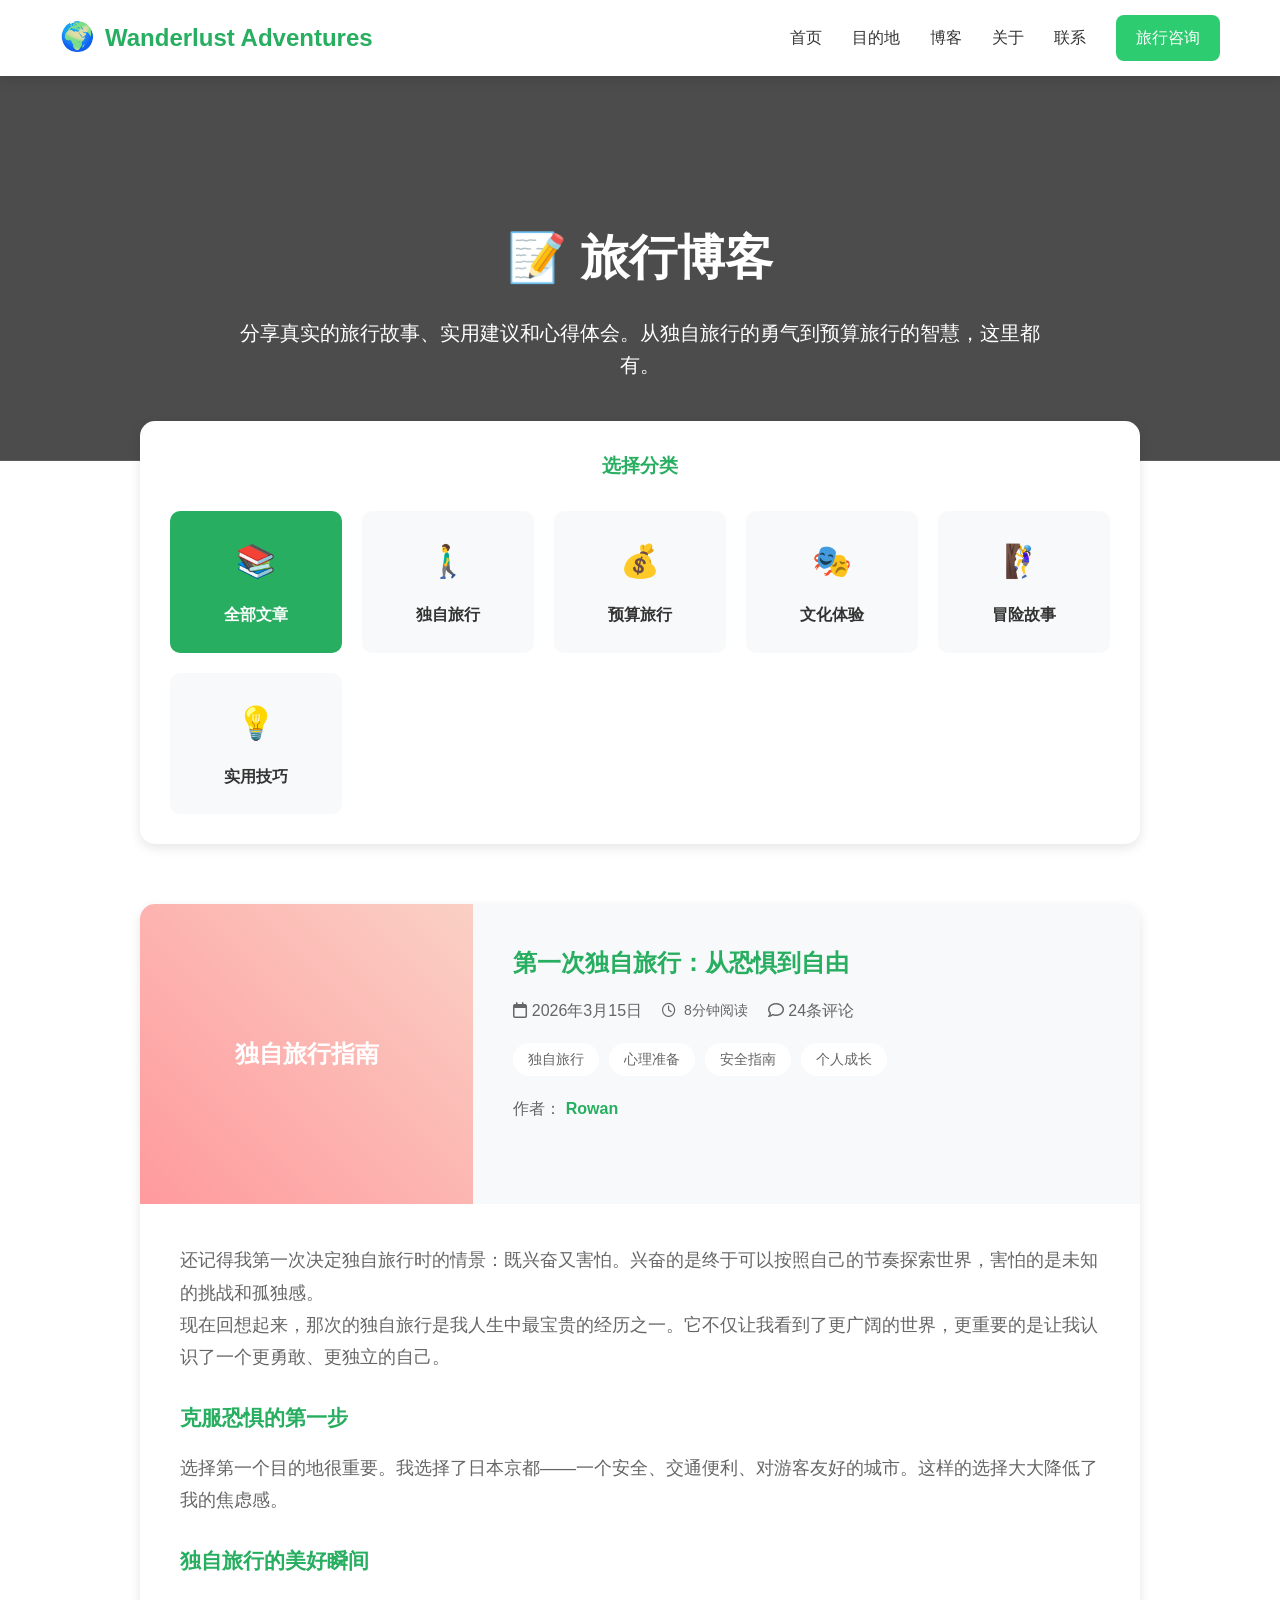
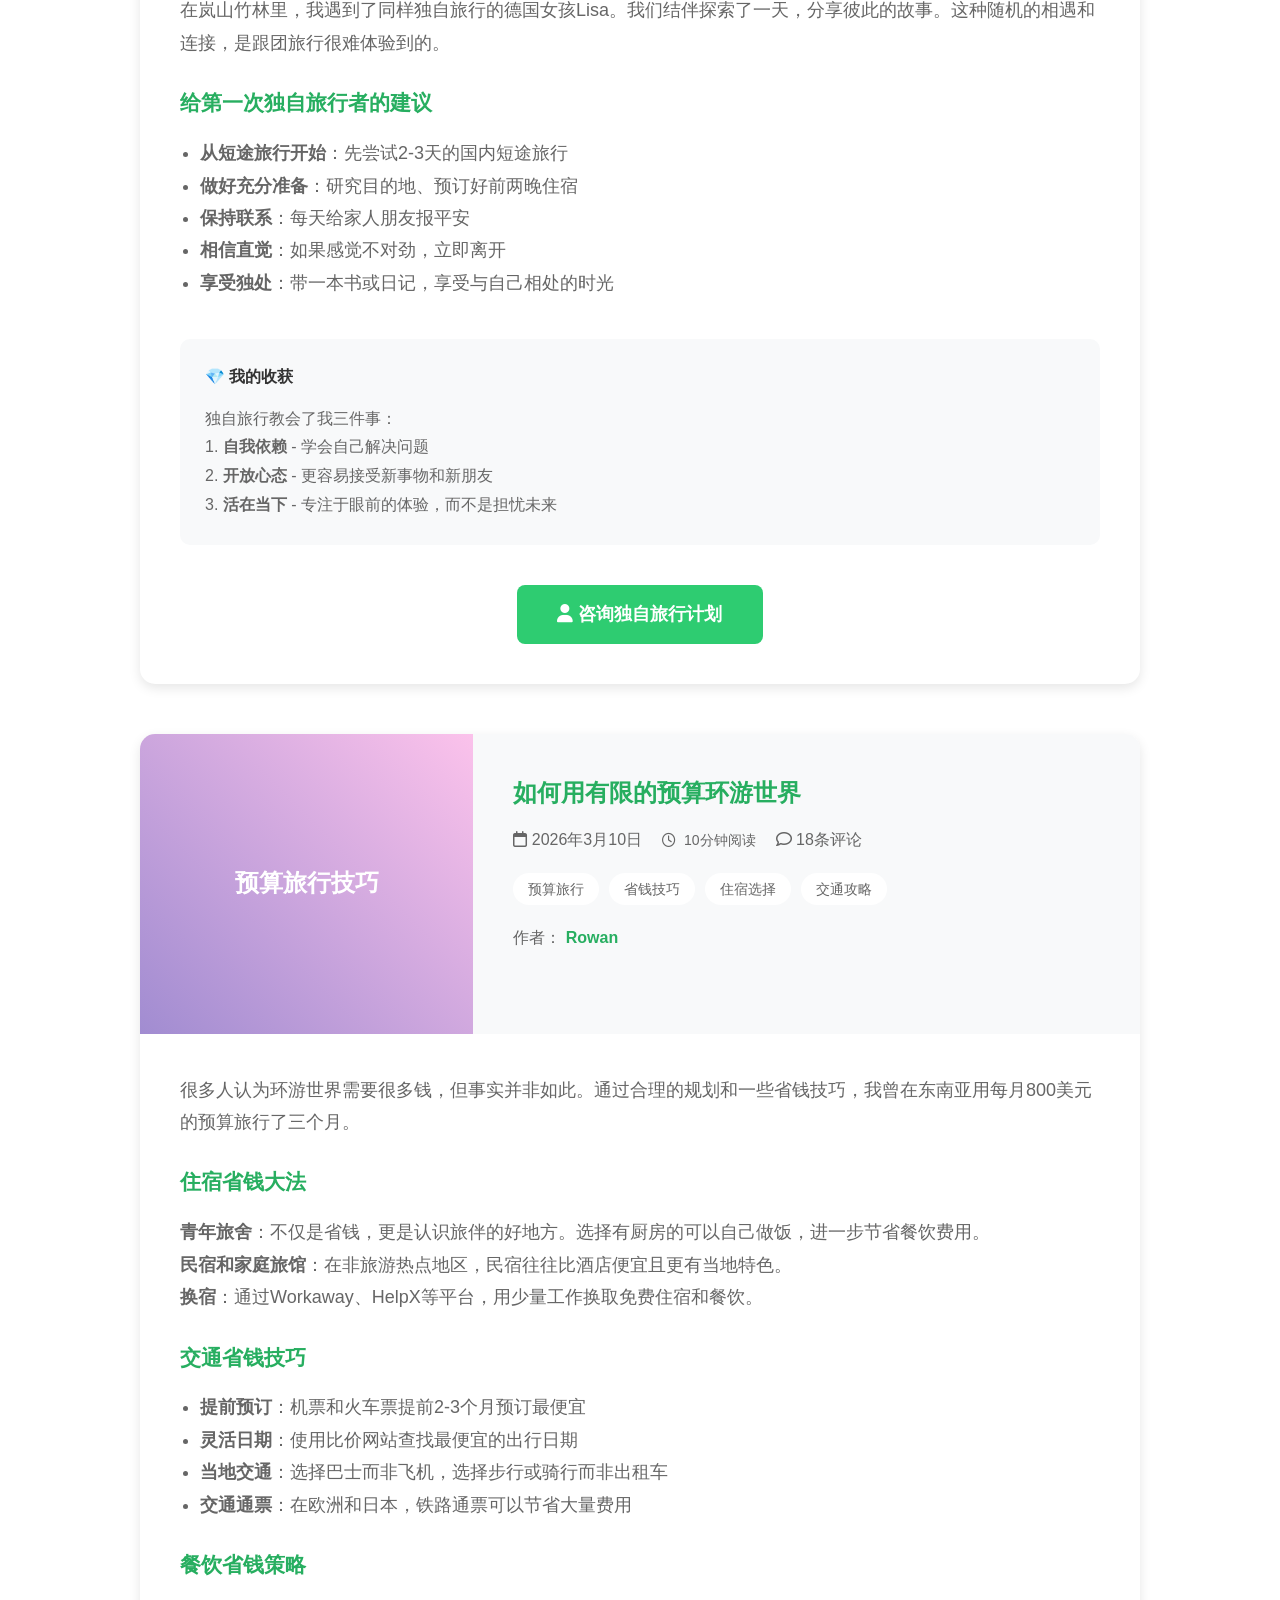
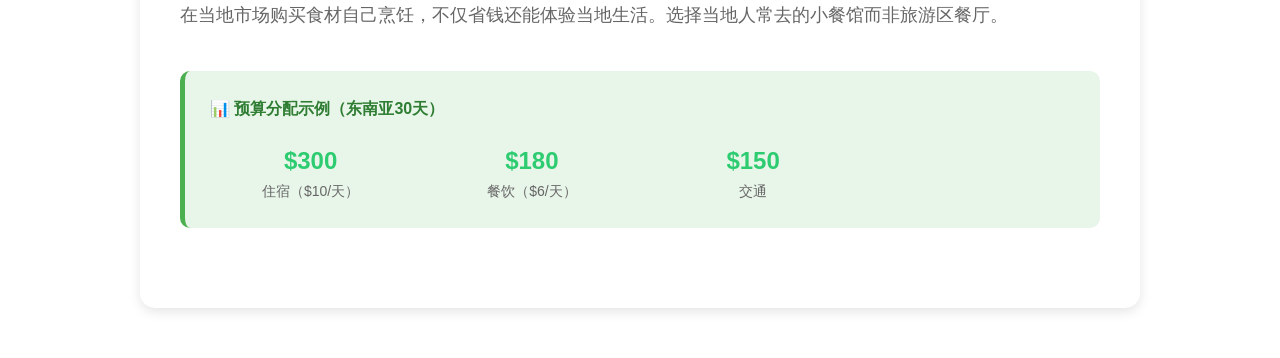
==== blog.html @ 92b68886 "Add files via upload" ====
<!DOCTYPE html>
<html lang="zh-CN">
<head>
    <meta charset="UTF-8">
    <meta name="viewport" content="width=device-width, initial-scale=1.0">
    <title>旅行博客 - Wanderlust Adventures</title>
    <link rel="stylesheet" href="style.css">
    <link rel="stylesheet" href="https://cdnjs.cloudflare.com/ajax/libs/font-awesome/6.4.0/css/all.min.css">
    <style>
        .blog-hero {
            background: linear-gradient(rgba(0, 0, 0, 0.7), rgba(0, 0, 0, 0.7)), 
                        url('https://images.unsplash.com/photo-1506905925346-21bda4d32df4?ixlib=rb-4.0.3&auto=format&fit=crop&w=1350&q=80');
            background-size: cover;
            background-position: center;
            color: white;
            text-align: center;
            padding: 150px 20px 80px;
            margin-top: 70px;
        }
        
        .blog-hero h1 {
            font-size: 48px;
            margin-bottom: 20px;
        }
        
        .blog-categories {
            background: white;
            padding: 30px;
            border-radius: 15px;
            box-shadow: var(--shadow);
            margin: -40px auto 60px;
            max-width: 1000px;
            position: relative;
            z-index: 10;
        }
        
        .categories-grid {
            display: grid;
            grid-template-columns: repeat(auto-fit, minmax(150px, 1fr));
            gap: 20px;
        }
        
        .category-card {
            background: var(--light-gray);
            padding: 25px 15px;
            border-radius: 10px;
            text-align: center;
            cursor: pointer;
            transition: var(--transition);
        }
        
        .category-card:hover {
            transform: translateY(-5px);
            background: var(--primary-green);
            color: white;
        }
        
        .category-card.active {
            background: var(--forest-dark);
            color: white;
        }
        
        .category-icon {
            font-size: 32px;
            margin-bottom: 15px;
            display: block;
        }
        
        .blog-posts {
            max-width: 1000px;
            margin: 0 auto;
        }
        
        .blog-post {
            background: white;
            border-radius: 15px;
            overflow: hidden;
            box-shadow: var(--shadow);
            margin-bottom: 50px;
            transition: var(--transition);
        }
        
        .blog-post:hover {
            transform: translateY(-5px);
            box-shadow: 0 15px 30px rgba(0, 0, 0, 0.15);
        }
        
        .post-header {
            display: grid;
            grid-template-columns: 1fr 2fr;
            gap: 0;
        }
        
        .post-image {
            height: 300px;
            display: flex;
            align-items: center;
            justify-content: center;
            color: white;
            font-size: 24px;
            font-weight: bold;
        }
        
        .post-meta {
            padding: 40px;
            background: var(--light-gray);
        }
        
        .post-tags {
            display: flex;
            flex-wrap: wrap;
            gap: 10px;
            margin: 20px 0;
        }
        
        .tag {
            background: white;
            padding: 5px 15px;
            border-radius: 20px;
            font-size: 14px;
            color: var(--text-light);
        }
        
        .post-content {
            padding: 40px;
        }
        
        .post-excerpt {
            font-size: 18px;
            line-height: 1.8;
            color: var(--text-light);
            margin-bottom: 30px;
        }
        
        .read-time {
            display: inline-flex;
            align-items: center;
            gap: 8px;
            color: var(--text-light);
            font-size: 14px;
        }
        
        .pagination {
            display: flex;
            justify-content: center;
            gap: 10px;
            margin: 60px 0;
        }
        
        .page-btn {
            width: 40px;
            height: 40px;
            border-radius: 8px;
            border: 2px solid var(--light-gray);
            background: white;
            cursor: pointer;
            transition: var(--transition);
        }
        
        .page-btn.active {
            background: var(--primary-green);
            color: white;
            border-color: var(--primary-green);
        }
        
        .page-btn:hover:not(.active) {
            border-color: var(--primary-green);
        }
        
        @media (max-width: 768px) {
            .blog-hero h1 {
                font-size: 36px;
            }
            
            .blog-categories {
                padding: 20px;
                margin: -20px 20px 40px;
            }
            
            .categories-grid {
                grid-template-columns: repeat(2, 1fr);
            }
            
            .post-header {
                grid-template-columns: 1fr;
            }
            
            .post-image {
                height: 200px;
            }
        }
        
        @media (max-width: 480px) {
            .categories-grid {
                grid-template-columns: 1fr;
            }
        }
    </style>
</head>
<body>
    <!-- 导航栏 -->
    <nav class="navbar">
        <div class="nav-container">
            <a href="index.html" class="logo">
                <span>Wanderlust Adventures</span>
            </a>
            <div class="nav-menu">
                <a href="index.html">首页</a>
                <a href="destinations.html">目的地</a>
                <a href="blog.html" class="active">博客</a>
                <a href="about.html">关于</a>
                <a href="contact.html">联系</a>
                <a href="consultation.html" class="nav-cta">旅行咨询</a>
            </div>
            <button class="menu-toggle">
                <i class="fas fa-bars"></i>
            </button>
        </div>
    </nav>

    <!-- 博客页头 -->
    <section class="blog-hero">
        <div class="container">
            <h1>📝 旅行博客</h1>
            <p style="font-size: 20px; max-width: 800px; margin: 0 auto;">分享真实的旅行故事、实用建议和心得体会。从独自旅行的勇气到预算旅行的智慧，这里都有。</p>
        </div>
    </section>

    <!-- 博客分类 -->
    <div class="container">
        <div class="blog-categories">
            <h3 style="text-align: center; margin-bottom: 30px; color: var(--forest-dark);">选择分类</h3>
            <div class="categories-grid">
                <div class="category-card active" data-category="all">
                    <span class="category-icon">📚</span>
                    <h4>全部文章</h4>
                </div>
                <div class="category-card" data-category="solo">
                    <span class="category-icon">🚶‍♂️</span>
                    <h4>独自旅行</h4>
                </div>
                <div class="category-card" data-category="budget">
                    <span class="category-icon">💰</span>
                    <h4>预算旅行</h4>
                </div>
                <div class="category-card" data-category="culture">
                    <span class="category-icon">🎭</span>
                    <h4>文化体验</h4>
                </div>
                <div class="category-card" data-category="adventure">
                    <span class="category-icon">🧗‍♀️</span>
                    <h4>冒险故事</h4>
                </div>
                <div class="category-card" data-category="tips">
                    <span class="category-icon">💡</span>
                    <h4>实用技巧</h4>
                </div>
            </div>
        </div>
    </div>

    <!-- 博客文章 -->
    <div class="container">
        <div class="blog-posts">
            <!-- 文章1：独自旅行 -->
            <div class="blog-post fade-in" id="solo-travel" data-categories="solo,tips">
                <div class="post-header">
                    <div class="post-image" style="background: linear-gradient(45deg, #ff9a9e, #fad0c4);">
                        独自旅行指南
                    </div>
                    <div class="post-meta">
                        <h2 style="color: var(--forest-dark); margin-bottom: 15px;">第一次独自旅行：从恐惧到自由</h2>
                        <div style="display: flex; gap: 20px; margin-bottom: 20px; color: var(--text-light);">
                            <span><i class="far fa-calendar"></i> 2026年3月15日</span>
                            <span class="read-time"><i class="far fa-clock"></i> 8分钟阅读</span>
                            <span><i class="far fa-comment"></i> 24条评论</span>
                        </div>
                        <div class="post-tags">
                            <span class="tag">独自旅行</span>
                            <span class="tag">心理准备</span>
                            <span class="tag">安全指南</span>
                            <span class="tag">个人成长</span>
                        </div>
                        <div style="margin-top: 20px;">
                            <span style="color: var(--text-light);">作者：</span>
                            <strong style="color: var(--forest-dark);">Rowan</strong>
                        </div>
                    </div>
                </div>
                <div class="post-content">
                    <div class="post-excerpt">
                        <p>还记得我第一次决定独自旅行时的情景：既兴奋又害怕。兴奋的是终于可以按照自己的节奏探索世界，害怕的是未知的挑战和孤独感。</p>
                        
                        <p>现在回想起来，那次的独自旅行是我人生中最宝贵的经历之一。它不仅让我看到了更广阔的世界，更重要的是让我认识了一个更勇敢、更独立的自己。</p>
                        
                        <h3 style="color: var(--forest-dark); margin: 25px 0 15px;">克服恐惧的第一步</h3>
                        <p>选择第一个目的地很重要。我选择了日本京都——一个安全、交通便利、对游客友好的城市。这样的选择大大降低了我的焦虑感。</p>
                        
                        <h3 style="color: var(--forest-dark); margin: 25px 0 15px;">独自旅行的美好瞬间</h3>
                        <p>在岚山竹林里，我遇到了同样独自旅行的德国女孩Lisa。我们结伴探索了一天，分享彼此的故事。这种随机的相遇和连接，是跟团旅行很难体验到的。</p>
                        
                        <h3 style="color: var(--forest-dark); margin: 25px 0 15px;">给第一次独自旅行者的建议</h3>
                        <ul style="color: var(--text-light); line-height: 1.8; padding-left: 20px;">
                            <li><strong>从短途旅行开始</strong>：先尝试2-3天的国内短途旅行</li>
                            <li><strong>做好充分准备</strong>：研究目的地、预订好前两晚住宿</li>
                            <li><strong>保持联系</strong>：每天给家人朋友报平安</li>
                            <li><strong>相信直觉</strong>：如果感觉不对劲，立即离开</li>
                            <li><strong>享受独处</strong>：带一本书或日记，享受与自己相处的时光</li>
                        </ul>
                    </div>
                    
                    <div style="background: #f8f9fa; padding: 25px; border-radius: 10px; margin: 40px 0;">
                        <h4 style="color: #333; margin-bottom: 15px;">💎 我的收获</h4>
                        <p style="color: #666; line-height: 1.8;">
                            独自旅行教会了我三件事：<br>
                            1. <strong>自我依赖</strong> - 学会自己解决问题<br>
                            2. <strong>开放心态</strong> - 更容易接受新事物和新朋友<br>
                            3. <strong>活在当下</strong> - 专注于眼前的体验，而不是担忧未来
                        </p>
                    </div>
                    
                    <div style="text-align: center; margin-top: 40px;">
                        <a href="consultation.html" class="btn btn-primary" style="padding: 15px 40px; font-size: 18px;">
                            <i class="fas fa-user"></i> 咨询独自旅行计划
                        </a>
                    </div>
                </div>
            </div>

            <!-- 文章2：预算旅行 -->
            <div class="blog-post fade-in" id="budget-travel" data-categories="budget,tips">
                <div class="post-header">
                    <div class="post-image" style="background: linear-gradient(45deg, #a18cd1, #fbc2eb);">
                        预算旅行技巧
                    </div>
                    <div class="post-meta">
                        <h2 style="color: var(--forest-dark); margin-bottom: 15px;">如何用有限的预算环游世界</h2>
                        <div style="display: flex; gap: 20px; margin-bottom: 20px; color: var(--text-light);">
                            <span><i class="far fa-calendar"></i> 2026年3月10日</span>
                            <span class="read-time"><i class="far fa-clock"></i> 10分钟阅读</span>
                            <span><i class="far fa-comment"></i> 18条评论</span>
                        </div>
                        <div class="post-tags">
                            <span class="tag">预算旅行</span>
                            <span class="tag">省钱技巧</span>
                            <span class="tag">住宿选择</span>
                            <span class="tag">交通攻略</span>
                        </div>
                        <div style="margin-top: 20px;">
                            <span style="color: var(--text-light);">作者：</span>
                            <strong style="color: var(--forest-dark);">Rowan</strong>
                        </div>
                    </div>
                </div>
                <div class="post-content">
                    <div class="post-excerpt">
                        <p>很多人认为环游世界需要很多钱，但事实并非如此。通过合理的规划和一些省钱技巧，我曾在东南亚用每月800美元的预算旅行了三个月。</p>
                        
                        <h3 style="color: var(--forest-dark); margin: 25px 0 15px;">住宿省钱大法</h3>
                        <p><strong>青年旅舍</strong>：不仅是省钱，更是认识旅伴的好地方。选择有厨房的可以自己做饭，进一步节省餐饮费用。</p>
                        <p><strong>民宿和家庭旅馆</strong>：在非旅游热点地区，民宿往往比酒店便宜且更有当地特色。</p>
                        <p><strong>换宿</strong>：通过Workaway、HelpX等平台，用少量工作换取免费住宿和餐饮。</p>
                        
                        <h3 style="color: var(--forest-dark); margin: 25px 0 15px;">交通省钱技巧</h3>
                        <ul style="color: var(--text-light); line-height: 1.8; padding-left: 20px;">
                            <li><strong>提前预订</strong>：机票和火车票提前2-3个月预订最便宜</li>
                            <li><strong>灵活日期</strong>：使用比价网站查找最便宜的出行日期</li>
                            <li><strong>当地交通</strong>：选择巴士而非飞机，选择步行或骑行而非出租车</li>
                            <li><strong>交通通票</strong>：在欧洲和日本，铁路通票可以节省大量费用</li>
                        </ul>
                        
                        <h3 style="color: var(--forest-dark); margin: 25px 0 15px;">餐饮省钱策略</h3>
                        <p>在当地市场购买食材自己烹饪，不仅省钱还能体验当地生活。选择当地人常去的小餐馆而非旅游区餐厅。</p>
                    </div>
                    
                    <div style="background: #e8f5e9; padding: 25px; border-radius: 10px; margin: 40px 0; border-left: 5px solid #4caf50;">
                        <h4 style="color: #2e7d32; margin-bottom: 15px;">📊 预算分配示例（东南亚30天）</h4>
                        <div style="display: grid; grid-template-columns: repeat(auto-fit, minmax(200px, 1fr)); gap: 20px; margin-top: 20px;">
                            <div style="text-align: center;">
                                <div style="font-size: 24px; color: var(--primary-green); font-weight: bold;">$300</div>
                                <div style="color: #666; font-size: 14px;">住宿（$10/天）</div>
                            </div>
                            <div style="text-align: center;">
                                <div style="font-size: 24px; color: var(--primary-green); font-weight: bold;">$180</div>
                                <div style="color: #666; font-size: 14px;">餐饮（$6/天）</div>
                            </div>
                            <div style="text-align: center;">
                                <div style="font-size: 24px; color: var(--primary-green); font-weight: bold;">$150</div>
                                <div style="color: #666; font-size: 14px;">交通</div>
                            </div>
                            <div style="text-align: center;">
                                <div style="font-size: 24px; color: var(--primary-green); font-weight: bold
---- style.css ----
/* ===== 全局样式 ===== */
:root {
    --primary-green: #2ecc71;
    --forest-dark: #27ae60;
    --ocean-blue: #3498db;
    --sand-beige: #f5f5dc;
    --earth-brown: #8b4513;
    --text-dark: #333333;
    --text-light: #666666;
    --white: #ffffff;
    --light-gray: #f8f9fa;
    --shadow: 0 4px 12px rgba(0, 0, 0, 0.1);
    --transition: all 0.3s ease;
}

* {
    margin: 0;
    padding: 0;
    box-sizing: border-box;
}

body {
    font-family: 'Segoe UI', Tahoma, Geneva, Verdana, sans-serif;
    line-height: 1.6;
    color: var(--text-dark);
    background-color: var(--white);
}

.container {
    max-width: 1200px;
    margin: 0 auto;
    padding: 0 20px;
}

/* ===== 导航栏 ===== */
.navbar {
    background-color: var(--white);
    box-shadow: var(--shadow);
    position: fixed;
    top: 0;
    left: 0;
    right: 0;
    z-index: 1000;
}

.nav-container {
    max-width: 1200px;
    margin: 0 auto;
    padding: 15px 20px;
    display: flex;
    justify-content: space-between;
    align-items: center;
}

.logo {
    font-size: 24px;
    font-weight: bold;
    color: var(--forest-dark);
    text-decoration: none;
    display: flex;
    align-items: center;
    gap: 10px;
}

.logo::before {
    content: "🌍";
    font-size: 28px;
}

.nav-menu {
    display: flex;
    gap: 30px;
    align-items: center;
}

.nav-menu a {
    color: var(--text-dark);
    text-decoration: none;
    font-weight: 500;
    transition: var(--transition);
    padding: 8px 0;
    position: relative;
}

.nav-menu a:hover {
    color: var(--primary-green);
}

.nav-menu a::after {
    content: '';
    position: absolute;
    bottom: 0;
    left: 0;
    width: 0;
    height: 2px;
    background-color: var(--primary-green);
    transition: var(--transition);
}

.nav-menu a:hover::after {
    width: 100%;
}

.nav-cta {
    background-color: var(--primary-green);
    color: var(--white) !important;
    padding: 10px 20px !important;
    border-radius: 8px;
    transition: var(--transition);
}

.nav-cta:hover {
    background-color: var(--forest-dark);
    transform: translateY(-2px);
}

.nav-cta::after {
    display: none;
}

.menu-toggle {
    display: none;
    background: none;
    border: none;
    font-size: 24px;
    color: var(--text-dark);
    cursor: pointer;
}

/* ===== 英雄区域 ===== */
.hero {
    background: linear-gradient(rgba(0, 0, 0, 0.7), rgba(0, 0, 0, 0.7)), 
                url('https://images.unsplash.com/photo-1488646953014-85cb44e25828?ixlib=rb-4.0.3&auto=format&fit=crop&w=1350&q=80');
    background-size: cover;
    background-position: center;
    color: var(--white);
    text-align: center;
    padding: 180px 20px 100px;
    margin-top: 70px;
}

.hero h1 {
    font-size: 48px;
    margin-bottom: 20px;
    font-weight: 700;
}

.hero p {
    font-size: 20px;
    margin-bottom: 40px;
    max-width: 800px;
    margin-left: auto;
    margin-right: auto;
    opacity: 0.9;
}

.hero-buttons {
    display: flex;
    gap: 20px;
    justify-content: center;
    flex-wrap: wrap;
}

.btn {
    display: inline-block;
    padding: 15px 30px;
    border-radius: 8px;
    text-decoration: none;
    font-weight: 600;
    transition: var(--transition);
    border: none;
    cursor: pointer;
    font-size: 16px;
}

.btn-primary {
    background-color: var(--primary-green);
    color: var(--white);
}

.btn-primary:hover {
    background-color: var(--forest-dark);
    transform: translateY(-3px);
    box-shadow: 0 10px 20px rgba(0, 0, 0, 0.2);
}

.btn-secondary {
    background-color: transparent;
    color: var(--white);
    border: 2px solid var(--white);
}

.btn-secondary:hover {
    background-color: var(--white);
    color: var(--text-dark);
    transform: translateY(-3px);
}

/* ===== 精选目的地 ===== */
.featured-destinations {
    padding: 80px 0;
    background-color: var(--light-gray);
}

.section-title {
    text-align: center;
    margin-bottom: 50px;
}

.section-title h2 {
    font-size: 36px;
    color: var(--forest-dark);
    margin-bottom: 15px;
}

.section-title p {
    color: var(--text-light);
    max-width: 600px;
    margin: 0 auto;
}

.destinations-grid {
    display: grid;
    grid-template-columns: repeat(auto-fit, minmax(300px, 1fr));
    gap: 30px;
    margin-top: 40px;
}

.destination-card {
    background-color: var(--white);
    border-radius: 15px;
    overflow: hidden;
    box-shadow: var(--shadow);
    transition: var(--transition);
}

.destination-card:hover {
    transform: translateY(-10px);
    box-shadow: 0 15px 30px rgba(0, 0, 0, 0.15);
}

.destination-image {
    height: 200px;
    overflow: hidden;
}

.destination-image img {
    width: 100%;
    height: 100%;
    object-fit: cover;
    transition: var(--transition);
}

.destination-card:hover .destination-image img {
    transform: scale(1.1);
}

.destination-content {
    padding: 25px;
}

.destination-content h3 {
    font-size: 22px;
    color: var(--text-dark);
    margin-bottom: 10px;
}

.destination-content p {
    color: var(--text-light);
    margin-bottom: 20px;
}

.destination-meta {
    display: flex;
    justify-content: space-between;
    align-items: center;
    margin-top: 20px;
    padding-top: 20px;
    border-top: 1px solid var(--light-gray);
}

.destination-price {
    font-size: 20px;
    font-weight: bold;
    color: var(--primary-green);
}

.destination-link {
    color: var(--ocean-blue);
    text-decoration: none;
    font-weight: 600;
    transition: var(--transition);
}

.destination-link:hover {
    color: var(--forest-dark);
}

/* ===== 关于预览 ===== */
.about-preview {
    padding: 80px 0;
    background-color: var(--white);
}

.about-content {
    display: grid;
    grid-template-columns: 1fr 1fr;
    gap: 50px;
    align-items: center;
}

.about-text h2 {
    font-size: 36px;
    color: var(--forest-dark);
    margin-bottom: 20px;
}

.about-text p {
    color: var(--text-light);
    margin-bottom: 25px;
    font-size: 18px;
}

.about-stats {
    display: grid;
    grid-template-columns: repeat(3, 1fr);
    gap: 20px;
    margin-top: 40px;
}

.stat-item {
    text-align: center;
}

.stat-number {
    font-size: 36px;
    font-weight: bold;
    color: var(--primary-green);
    display: block;
}

.stat-label {
    color: var(--text-light);
    font-size: 14px;
    text-transform: uppercase;
    letter-spacing: 1px;
}

.about-image img {
    width: 100%;
    border-radius: 15px;
    box-shadow: var(--shadow);
}

/* ===== 最新博客 ===== */
.latest-blogs {
    padding: 80px 0;
    background-color: var(--light-gray);
}

.blogs-grid {
    display: grid;
    grid-template-columns: repeat(auto-fit, minmax(350px, 1fr));
    gap: 30px;
    margin-top: 40px;
}

.blog-card {
    background-color: var(--white);
    border-radius: 15px;
    overflow: hidden;
    box-shadow: var(--shadow);
    transition: var(--transition);
}

.blog-card:hover {
    transform: translateY(-5px);
}

.blog-image {
    height: 200px;
    overflow: hidden;
}

.blog-image img {
    width: 100%;
    height: 100%;
    object-fit: cover;
    transition: var(--transition);
}

.blog-card:hover .blog-image img {
    transform: scale(1.05);
}

.blog-content {
    padding: 25px;
}

.blog-meta {
    display: flex;
    gap: 15px;
    margin-bottom: 15px;
    color: var(--text-light);
    font-size: 14px;
}

.blog-meta span {
    display: flex;
    align-items: center;
    gap: 5px;
}

.blog-content h3 {
    font-size: 20px;
    color: var(--text-dark);
    margin-bottom: 15px;
    line-height: 1.4;
}

.blog-content p {
    color: var(--text-light);
    margin-bottom: 20px;
}

.read-more {
    color: var(--ocean-blue);
    text-decoration: none;
    font-weight: 600;
    display: inline-flex;
    align-items: center;
    gap: 5px;
    transition: var(--transition);
}

.read-more:hover {
    color: var(--forest-dark);
    gap: 10px;
}

/* ===== 新闻订阅 ===== */
.newsletter {
    padding: 80px 0;
    background: linear-gradient(135deg, var(--primary-green), var(--forest-dark));
    color: var(--white);
    text-align: center;
}

.newsletter h2 {
    font-size: 36px;
    margin-bottom: 20px;
}

.newsletter p {
    font-size: 18px;
    margin-bottom: 40px;
    max-width: 600px;
    margin-left: auto;
    margin-right: auto;
    opacity: 0.9;
}

.newsletter-form {
    max-width: 500px;
    margin: 0 auto;
    display: flex;
    gap: 10px;
}

.newsletter-form input {
    flex: 1;
    padding: 15px 20px;
    border: none;
    border-radius: 8px;
    font-size: 16px;
    outline: none;
}

.newsletter-form button {
    background-color: var(--white);
    color: var(--forest-dark);
    padding: 15px 30px;
    border: none;
    border-radius: 8px;
    font-weight: 600;
    cursor: pointer;
    transition: var(--transition);
}

.newsletter-form button:hover {
    background-color: var(--sand-beige);
    transform: translateY(-2px);
}

/* ===== 页脚 ===== */
.footer {
    background-color: #1a1a1a;
    color: var(--white);
    padding: 60px 0 30px;
}

.footer-container {
    max-width: 1200px;
    margin: 0 auto;
    padding: 0 20px;
    display: grid;
    grid-template-columns: repeat(auto-fit, minmax(250px, 1fr));
    gap: 40px;
}

.footer-section h3 {
    font-size: 24px;
    margin-bottom: 20px;
    color: var(--primary-green);
}

.footer-section h4 {
    font-size: 18px;
    margin-bottom: 20px;
    color: var(--white);
}

.footer-section p {
    color: #b0b0b0;
    margin-bottom: 15px;
    line-height: 1.8;
}

.footer-section a {
    color: #b0b0b0;
    text-decoration: none;
    display: block;
    margin-bottom: 10px;
    transition: var(--transition);
}

.footer-section a:hover {
    color: var(--primary-green);
    padding-left: 5px;
}

.social-links {
    display: flex;
    gap: 15px;
    margin-top: 20px;
}

.social-links a {
    display: inline-flex;
    align-items: center;
    justify-content: center;
    width: 40px;
    height: 40px;
    background-color: #333;
    border-radius: 50%;
    color: var(--white);
    font-size: 18px;
    transition: var(--transition);
}

.social-links a:hover {
    background-color: var(--primary-green);
    transform: translateY(-3px);
}

.footer-bottom {
    text-align: center;
    padding-top: 30px;
    margin-top: 40px;
    border-top: 1px solid #333;
    color: #b0b0b0;
    font-size: 14px;
}

/* ===== 响应式设计 ===== */
@media (max-width: 992px) {
    .hero h1 {
        font-size: 40px;
    }
    
    .about-content {
        grid-template-columns: 1fr;
        gap: 40px;
    }
    
    .about-image {
        order: -1;
    }
}

@media (max-width: 768px) {
    .nav-menu {
        display: none;
        position: absolute;
        top: 100%;
        left: 0;
        right: 0;
        background-color: var(--white);
        flex-direction: column;
        padding: 20px;
        box-shadow: var(--shadow);
        gap: 15px;
    }
    
    .nav-menu.active {
        display: flex;
    }
    
    .menu-toggle {
        display: block;
    }
    
    .hero {
        padding: 150px 20px 80px;
    }
    
    .hero h1 {
        font-size: 32px;
    }
    
    .hero p {
        font-size: 18px;
    }
    
    .hero-buttons {
        flex-direction: column;
        align-items: center;
    }
    
    .btn {
        width: 100%;
        max-width: 300px;
        text-align: center;
    }
    
    .section-title h2 {
        font-size: 28px;
    }
    
    .about-text h2 {
        font-size: 28px;
    }
    
    .about-stats {
        grid-template-columns: repeat(2, 1fr);
    }
    
    .newsletter-form {
        flex-direction: column;
    }
    
    .newsletter-form input,
    .newsletter-form button {
        width: 100%;
    }
}

@media (max-width: 480px) {
    .hero h1 {
        font-size: 28px;
    }
    
    .about-stats {
        grid-template-columns: 1fr;
    }
    
    .destinations-grid,
    .blogs-grid {
        grid-template-columns: 1fr;
    }
    
    .footer-container {
        grid-template-columns: 1fr;
    }
}

/* ===== 工具类 ===== */
.text-center {
    text-align: center;
}

.mt-20 { margin-top: 20px; }
.mt-30 { margin-top: 30px; }
.mt-40 { margin-top: 40px; }
.mt-50 { margin-top: 50px; }

.mb-20 { margin-bottom: 20px; }
.mb-30 { margin-bottom: 30px; }
.mb-40 { margin-bottom: 40px; }
.mb-50 { margin-bottom: 50px; }

.p-20 { padding: 20px; }
.p-30 { padding: 30px; }
.p-40 { padding: 40px; }

/* ===== 动画 ===== */
@keyframes fadeIn {
    from {
        opacity: 0;
        transform: translateY(20px);
    }
    to {
        opacity: 1;
        transform: translateY(0);
    }
}

.fade-in {
    animation: fadeIn 0.8s ease-out;
}
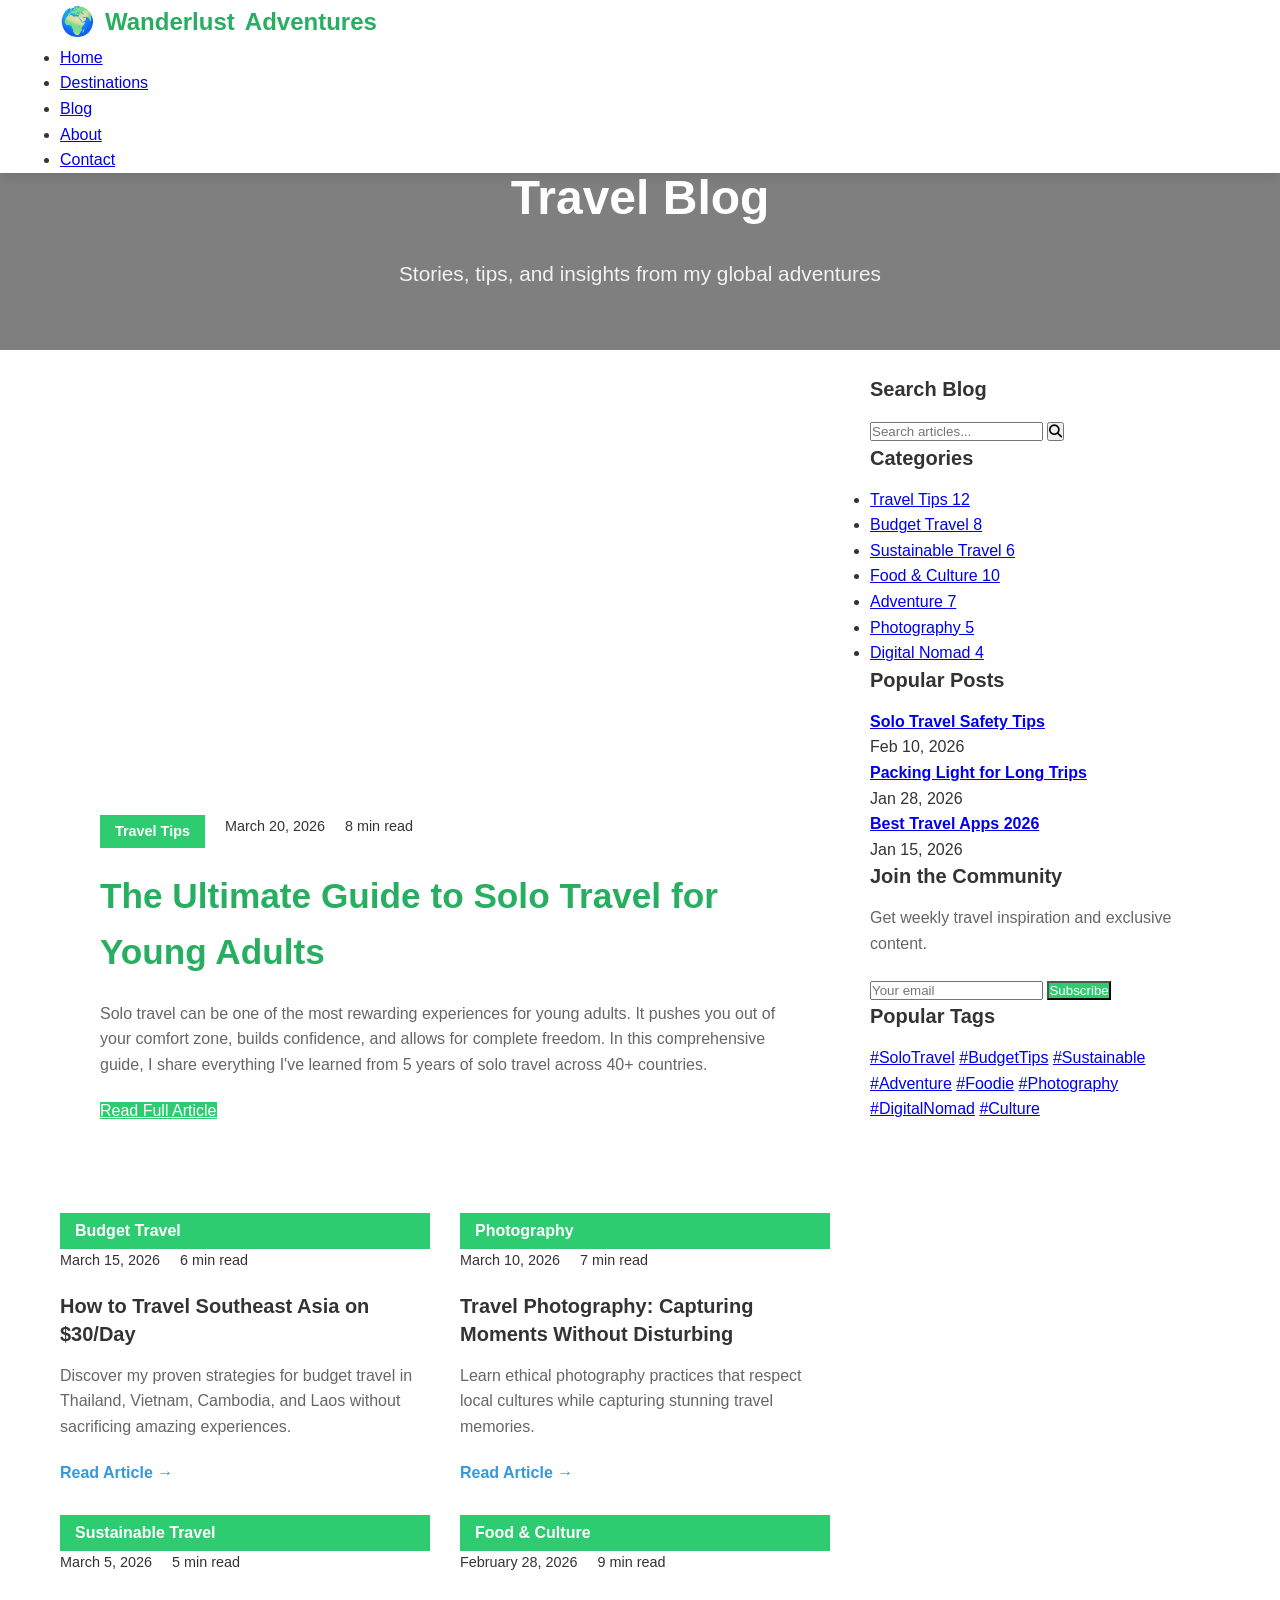
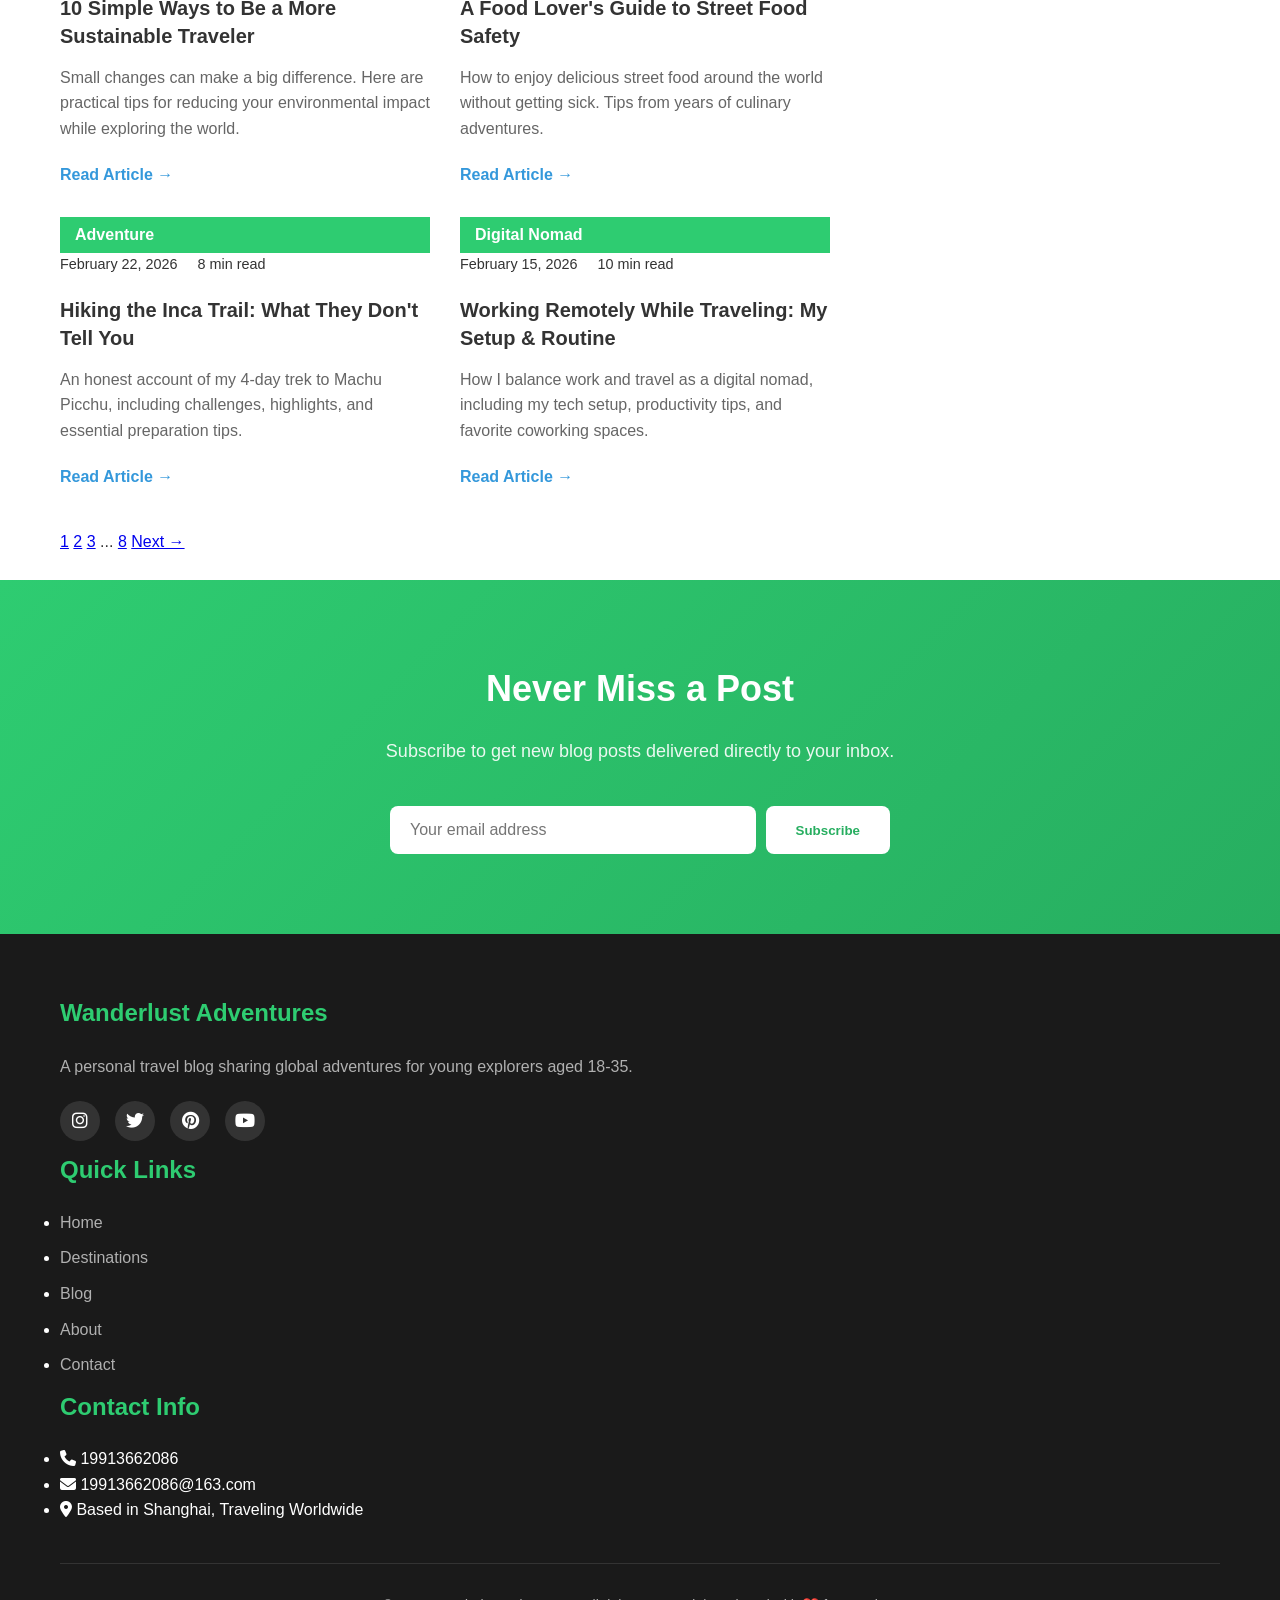
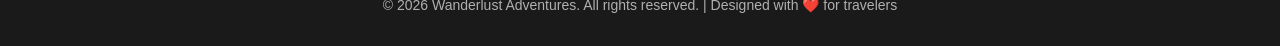
==== commit 99789cf3: "Add files via upload" ====
--- a/blog.html
+++ b/blog.html
@@ -1,392 +1,398 @@
 <!DOCTYPE html>
-<html lang="zh-CN">
+<html lang="en">
 <head>
     <meta charset="UTF-8">
     <meta name="viewport" content="width=device-width, initial-scale=1.0">
-    <title>旅行博客 - Wanderlust Adventures</title>
+    <title>Travel Blog | Wanderlust Adventures</title>
     <link rel="stylesheet" href="style.css">
+    <link rel="preconnect" href="https://fonts.googleapis.com">
+    <link rel="preconnect" href="https://fonts.gstatic.com" crossorigin>
+    <link href="https://fonts.googleapis.com/css2?family=Poppins:wght@300;400;500;600;700&family=Montserrat:wght@400;500;600&display=swap" rel="stylesheet">
     <link rel="stylesheet" href="https://cdnjs.cloudflare.com/ajax/libs/font-awesome/6.4.0/css/all.min.css">
-    <style>
-        .blog-hero {
-            background: linear-gradient(rgba(0, 0, 0, 0.7), rgba(0, 0, 0, 0.7)), 
-                        url('https://images.unsplash.com/photo-1506905925346-21bda4d32df4?ixlib=rb-4.0.3&auto=format&fit=crop&w=1350&q=80');
-            background-size: cover;
-            background-position: center;
-            color: white;
-            text-align: center;
-            padding: 150px 20px 80px;
-            margin-top: 70px;
-        }
-        
-        .blog-hero h1 {
-            font-size: 48px;
-            margin-bottom: 20px;
-        }
-        
-        .blog-categories {
-            background: white;
-            padding: 30px;
-            border-radius: 15px;
-            box-shadow: var(--shadow);
-            margin: -40px auto 60px;
-            max-width: 1000px;
-            position: relative;
-            z-index: 10;
-        }
-        
-        .categories-grid {
-            display: grid;
-            grid-template-columns: repeat(auto-fit, minmax(150px, 1fr));
-            gap: 20px;
-        }
-        
-        .category-card {
-            background: var(--light-gray);
-            padding: 25px 15px;
-            border-radius: 10px;
-            text-align: center;
-            cursor: pointer;
-            transition: var(--transition);
-        }
-        
-        .category-card:hover {
-            transform: translateY(-5px);
-            background: var(--primary-green);
-            color: white;
-        }
-        
-        .category-card.active {
-            background: var(--forest-dark);
-            color: white;
-        }
-        
-        .category-icon {
-            font-size: 32px;
-            margin-bottom: 15px;
-            display: block;
-        }
-        
-        .blog-posts {
-            max-width: 1000px;
-            margin: 0 auto;
-        }
-        
-        .blog-post {
-            background: white;
-            border-radius: 15px;
-            overflow: hidden;
-            box-shadow: var(--shadow);
-            margin-bottom: 50px;
-            transition: var(--transition);
-        }
-        
-        .blog-post:hover {
-            transform: translateY(-5px);
-            box-shadow: 0 15px 30px rgba(0, 0, 0, 0.15);
-        }
-        
-        .post-header {
-            display: grid;
-            grid-template-columns: 1fr 2fr;
-            gap: 0;
-        }
-        
-        .post-image {
-            height: 300px;
-            display: flex;
-            align-items: center;
-            justify-content: center;
-            color: white;
-            font-size: 24px;
-            font-weight: bold;
-        }
-        
-        .post-meta {
-            padding: 40px;
-            background: var(--light-gray);
-        }
-        
-        .post-tags {
-            display: flex;
-            flex-wrap: wrap;
-            gap: 10px;
-            margin: 20px 0;
-        }
-        
-        .tag {
-            background: white;
-            padding: 5px 15px;
-            border-radius: 20px;
-            font-size: 14px;
-            color: var(--text-light);
-        }
-        
-        .post-content {
-            padding: 40px;
-        }
-        
-        .post-excerpt {
-            font-size: 18px;
-            line-height: 1.8;
-            color: var(--text-light);
-            margin-bottom: 30px;
-        }
-        
-        .read-time {
-            display: inline-flex;
-            align-items: center;
-            gap: 8px;
-            color: var(--text-light);
-            font-size: 14px;
-        }
-        
-        .pagination {
-            display: flex;
-            justify-content: center;
-            gap: 10px;
-            margin: 60px 0;
-        }
-        
-        .page-btn {
-            width: 40px;
-            height: 40px;
-            border-radius: 8px;
-            border: 2px solid var(--light-gray);
-            background: white;
-            cursor: pointer;
-            transition: var(--transition);
-        }
-        
-        .page-btn.active {
-            background: var(--primary-green);
-            color: white;
-            border-color: var(--primary-green);
-        }
-        
-        .page-btn:hover:not(.active) {
-            border-color: var(--primary-green);
-        }
-        
-        @media (max-width: 768px) {
-            .blog-hero h1 {
-                font-size: 36px;
-            }
-            
-            .blog-categories {
-                padding: 20px;
-                margin: -20px 20px 40px;
-            }
-            
-            .categories-grid {
-                grid-template-columns: repeat(2, 1fr);
-            }
-            
-            .post-header {
-                grid-template-columns: 1fr;
-            }
-            
-            .post-image {
-                height: 200px;
-            }
-        }
-        
-        @media (max-width: 480px) {
-            .categories-grid {
-                grid-template-columns: 1fr;
-            }
-        }
-    </style>
 </head>
 <body>
-    <!-- 导航栏 -->
+    <!-- Navigation -->
     <nav class="navbar">
-        <div class="nav-container">
-            <a href="index.html" class="logo">
-                <span>Wanderlust Adventures</span>
-            </a>
-            <div class="nav-menu">
-                <a href="index.html">首页</a>
-                <a href="destinations.html">目的地</a>
-                <a href="blog.html" class="active">博客</a>
-                <a href="about.html">关于</a>
-                <a href="contact.html">联系</a>
-                <a href="consultation.html" class="nav-cta">旅行咨询</a>
-            </div>
+        <div class="container">
+            <a href="index.html" class="logo">Wanderlust<span>Adventures</span></a>
+            <ul class="nav-links">
+                <li><a href="index.html">Home</a></li>
+                <li><a href="destinations.html">Destinations</a></li>
+                <li><a href="blog.html" class="active">Blog</a></li>
+                <li><a href="about.html">About</a></li>
+                <li><a href="contact.html">Contact</a></li>
+            </ul>
             <button class="menu-toggle">
                 <i class="fas fa-bars"></i>
             </button>
         </div>
     </nav>
 
-    <!-- 博客页头 -->
-    <section class="blog-hero">
-        <div class="container">
-            <h1>📝 旅行博客</h1>
-            <p style="font-size: 20px; max-width: 800px; margin: 0 auto;">分享真实的旅行故事、实用建议和心得体会。从独自旅行的勇气到预算旅行的智慧，这里都有。</p>
+    <!-- Page Header -->
+    <section class="page-header">
+        <div class="container">
+            <h1>Travel Blog</h1>
+            <p>Stories, tips, and insights from my global adventures</p>
         </div>
     </section>
 
-    <!-- 博客分类 -->
-    <div class="container">
-        <div class="blog-categories">
-            <h3 style="text-align: center; margin-bottom: 30px; color: var(--forest-dark);">选择分类</h3>
-            <div class="categories-grid">
-                <div class="category-card active" data-category="all">
-                    <span class="category-icon">📚</span>
-                    <h4>全部文章</h4>
+    <!-- Blog Content -->
+    <section class="section blog-content">
+        <div class="container">
+            <div class="blog-layout">
+                <!-- Main Blog Posts -->
+                <div class="blog-main">
+                    <!-- Featured Post -->
+                    <article class="featured-post">
+                        <div class="featured-image" style="background-image: url('https://images.unsplash.com/photo-1551632811-561732d1e306');"></div>
+                        <div class="featured-content">
+                            <div class="post-meta">
+                                <span class="post-category">Travel Tips</span>
+                                <span class="post-date">March 20, 2026</span>
+                                <span class="post-read-time">8 min read</span>
+                            </div>
+                            <h2>The Ultimate Guide to Solo Travel for Young Adults</h2>
+                            <p>Solo travel can be one of the most rewarding experiences for young adults. It pushes you out of your comfort zone, builds confidence, and allows for complete freedom. In this comprehensive guide, I share everything I've learned from 5 years of solo travel across 40+ countries.</p>
+                            <a href="#" class="btn-primary">Read Full Article</a>
+                        </div>
+                    </article>
+
+                    <!-- Blog Posts Grid -->
+                    <div class="blog-posts-grid">
+                        <!-- Post 1 -->
+                        <article class="blog-post">
+                            <div class="post-image" style="background-image: url('https://images.unsplash.com/photo-1520250497591-112f2f40a3f4');">
+                                <div class="post-category">Budget Travel</div>
+                            </div>
+                            <div class="post-content">
+                                <div class="post-meta">
+                                    <span class="post-date">March 15, 2026</span>
+                                    <span class="post-read-time">6 min read</span>
+                                </div>
+                                <h3>How to Travel Southeast Asia on $30/Day</h3>
+                                <p>Discover my proven strategies for budget travel in Thailand, Vietnam, Cambodia, and Laos without sacrificing amazing experiences.</p>
+                                <a href="#" class="read-more">Read Article →</a>
+                            </div>
+                        </article>
+
+                        <!-- Post 2 -->
+                        <article class="blog-post">
+                            <div class="post-image" style="background-image: url('https://images.unsplash.com/photo-1539635278303-d4002c07eae3');">
+                                <div class="post-category">Photography</div>
+                            </div>
+                            <div class="post-content">
+                                <div class="post-meta">
+                                    <span class="post-date">March 10, 2026</span>
+                                    <span class="post-read-time">7 min read</span>
+                                </div>
+                                <h3>Travel Photography: Capturing Moments Without Disturbing</h3>
+                                <p>Learn ethical photography practices that respect local cultures while capturing stunning travel memories.</p>
+                                <a href="#" class="read-more">Read Article →</a>
+                            </div>
+                        </article>
+
+                        <!-- Post 3 -->
+                        <article class="blog-post">
+                            <div class="post-image" style="background-image: url('https://images.unsplash.com/photo-1585506936724-fa0c19c7b3c6');">
+                                <div class="post-category">Sustainable Travel</div>
+                            </div>
+                            <div class="post-content">
+                                <div class="post-meta">
+                                    <span class="post-date">March 5, 2026</span>
+                                    <span class="post-read-time">5 min read</span>
+                                </div>
+                                <h3>10 Simple Ways to Be a More Sustainable Traveler</h3>
+                                <p>Small changes can make a big difference. Here are practical tips for reducing your environmental impact while exploring the world.</p>
+                                <a href="#" class="read-more">Read Article →</a>
+                            </div>
+                        </article>
+
+                        <!-- Post 4 -->
+                        <article class="blog-post">
+                            <div class="post-image" style="background-image: url('https://images.unsplash.com/photo-1544551763-46a013bb70d5');">
+                                <div class="post-category">Food & Culture</div>
+                            </div>
+                            <div class="post-content">
+                                <div class="post-meta">
+                                    <span class="post-date">February 28, 2026</span>
+                                    <span class="post-read-time">9 min read</span>
+                                </div>
+                                <h3>A Food Lover's Guide to Street Food Safety</h3>
+                                <p>How to enjoy delicious street food around the world without getting sick. Tips from years of culinary adventures.</p>
+                                <a href="#" class="read-more">Read Article →</a>
+                            </div>
+                        </article>
+
+                        <!-- Post 5 -->
+                        <article class="blog-post">
+                            <div class="post-image" style="background-image: url('https://images.unsplash.com/photo-1520250497591-112f2f40a3f4');">
+                                <div class="post-category">Adventure</div>
+                            </div>
+                            <div class="post-content">
+                                <div class="post-meta">
+                                    <span class="post-date">February 22, 2026</span>
+                                    <span class="post-read-time">8 min read</span>
+                                </div>
+                                <h3>Hiking the Inca Trail: What They Don't Tell You</h3>
+                                <p>An honest account of my 4-day trek to Machu Picchu, including challenges, highlights, and essential preparation tips.</p>
+                                <a href="#" class="read-more">Read Article →</a>
+                            </div>
+                        </article>
+
+                        <!-- Post 6 -->
+                        <article class="blog-post">
+                            <div class="post-image" style="background-image: url('https://images.unsplash.com/photo-1516483638261-f4dbaf036963');">
+                                <div class="post-category">Digital Nomad</div>
+                            </div>
+                            <div class="post-content">
+                                <div class="post-meta">
+                                    <span class="post-date">February 15, 2026</span>
+                                    <span class="post-read-time">10 min read</span>
+                                </div>
+                                <h3>Working Remotely While Traveling: My Setup & Routine</h3>
+                                <p>How I balance work and travel as a digital nomad, including my tech setup, productivity tips, and favorite coworking spaces.</p>
+                                <a href="#" class="read-more">Read Article →</a>
+                            </div>
+                        </article>
+                    </div>
+
+                    <!-- Pagination -->
+                    <div class="pagination">
+                        <a href="#" class="page-btn active">1</a>
+                        <a href="#" class="page-btn">2</a>
+                        <a href="#" class="page-btn">3</a>
+                        <span class="page-dots">...</span>
+                        <a href="#" class="page-btn">8</a>
+                        <a href="#" class="page-btn next">Next →</a>
+                    </div>
                 </div>
-                <div class="category-card" data-category="solo">
-                    <span class="category-icon">🚶‍♂️</span>
-                    <h4>独自旅行</h4>
+
+                <!-- Sidebar -->
+                <aside class="blog-sidebar">
+                    <!-- Search -->
+                    <div class="sidebar-widget">
+                        <h3>Search Blog</h3>
+                        <div class="search-box">
+                            <input type="text" placeholder="Search articles...">
+                            <button><i class="fas fa-search"></i></button>
+                        </div>
+                    </div>
+
+                    <!-- Categories -->
+                    <div class="sidebar-widget">
+                        <h3>Categories</h3>
+                        <ul class="categories-list">
+                            <li><a href="#">Travel Tips <span>12</span></a></li>
+                            <li><a href="#">Budget Travel <span>8</span></a></li>
+                            <li><a href="#">Sustainable Travel <span>6</span></a></li>
+                            <li><a href="#">Food & Culture <span>10</span></a></li>
+                            <li><a href="#">Adventure <span>7</span></a></li>
+                            <li><a href="#">Photography <span>5</span></a></li>
+                            <li><a href="#">Digital Nomad <span>4</span></a></li>
+                        </ul>
+                    </div>
+
+                    <!-- Popular Posts -->
+                    <div class="sidebar-widget">
+                        <h3>Popular Posts</h3>
+                        <div class="popular-posts">
+                            <div class="popular-post">
+                                <div class="popular-image" style="background-image: url('https://images.unsplash.com/photo-1551632811-561732d1e306');"></div>
+                                <div class="popular-content">
+                                    <h4><a href="#">Solo Travel Safety Tips</a></h4>
+                                    <span class="post-date">Feb 10, 2026</span>
+                                </div>
+                            </div>
+                            <div class="popular-post">
+                                <div class="popular-image" style="background-image: url('https://images.unsplash.com/photo-1520250497591-112f2f40a3f4');"></div>
+                                <div class="popular-content">
+                                    <h4><a href="#">Packing Light for Long Trips</a></h4>
+                                    <span class="post-date">Jan 28, 2026</span>
+                                </div>
+                            </div>
+                            <div class="popular-post">
+                                <div class="popular-image" style="background-image: url('https://images.unsplash.com/photo-1539635278303-d4002c07eae3');"></div>
+                                <div class="popular-content">
+                                    <h4><a href="#">Best Travel Apps 2026</a></h4>
+                                    <span class="post-date">Jan 15, 2026</span>
+                                </div>
+                            </div>
+                        </div>
+                    </div>
+
+                    <!-- Newsletter Widget -->
+                    <div class="sidebar-widget newsletter-widget">
+                        <h3>Join the Community</h3>
+                        <p>Get weekly travel inspiration and exclusive content.</p>
+                        <form class="sidebar-newsletter">
+                            <input type="email" placeholder="Your email" required>
+                            <button type="submit" class="btn-primary">Subscribe</button>
+                        </form>
+                    </div>
+
+                    <!-- Tags -->
+                    <div class="sidebar-widget">
+                        <h3>Popular Tags</h3>
+                        <div class="tags">
+                            <a href="#" class="tag">#SoloTravel</a>
+                            <a href="#" class="tag">#BudgetTips</a>
+                            <a href="#" class="tag">#Sustainable</a>
+                            <a href="#" class="tag">#Adventure</a>
+                            <a href="#" class="tag">#Foodie</a>
+                            <a href="#" class="tag">#Photography</a>
+                            <a href="#" class="tag">#DigitalNomad</a>
+                            <a href="#" class="tag">#Culture</a>
+                        </div>
+                    </div>
+                </aside>
+            </div>
+        </div>
+    </section>
+
+    <!-- Newsletter -->
+    <section class="newsletter">
+        <div class="container">
+            <h2>Never Miss a Post</h2>
+            <p>Subscribe to get new blog posts delivered directly to your inbox.</p>
+            <form class="newsletter-form">
+                <input type="email" placeholder="Your email address" required>
+                <button type="submit" class="btn-primary">Subscribe</button>
+            </form>
+        </div>
+    </section>
+
+    <!-- Footer -->
+    <footer class="footer">
+        <div class="container">
+            <div class="footer-content">
+                <div class="footer-section">
+                    <h3>Wanderlust Adventures</h3>
+                    <p>A personal travel blog sharing global adventures for young explorers aged 18-35.</p>
+                    <div class="social-links">
+                        <a href="#"><i class="fab fa-instagram"></i></a>
+                        <a href="#"><i class="fab fa-twitter"></i></a>
+                        <a href="#"><i class="fab fa-pinterest"></i></a>
+                        <a href="#"><i class="fab fa-youtube"></i></a>
+                    </div>
                 </div>
-                <div class="category-card" data-category="budget">
-                    <span class="category-icon">💰</span>
-                    <h4>预算旅行</h4>
+                
+                <div class="footer-section">
+                    <h3>Quick Links</h3>
+                    <ul>
+                        <li><a href="index.html">Home</a></li>
+                        <li><a href="destinations.html">Destinations</a></li>
+                        <li><a href="blog.html">Blog</a></li>
+                        <li><a href="about.html">About</a></li>
+                        <li><a href="contact.html">Contact</a></li>
+                    </ul>
                 </div>
-                <div class="category-card" data-category="culture">
-                    <span class="category-icon">🎭</span>
-                    <h4>文化体验</h4>
-                </div>
-                <div class="category-card" data-category="adventure">
-                    <span class="category-icon">🧗‍♀️</span>
-                    <h4>冒险故事</h4>
-                </div>
-                <div class="category-card" data-category="tips">
-                    <span class="category-icon">💡</span>
-                    <h4>实用技巧</h4>
+                
+                <div class="footer-section">
+                    <h3>Contact Info</h3>
+                    <ul class="contact-info">
+                        <li><i class="fas fa-phone"></i> 19913662086</li>
+                        <li><i class="fas fa-envelope"></i> 19913662086@163.com</li>
+                        <li><i class="fas fa-map-marker-alt"></i> Based in Shanghai, Traveling Worldwide</li>
+                    </ul>
                 </div>
             </div>
-        </div>
-    </div>
-
-    <!-- 博客文章 -->
-    <div class="container">
-        <div class="blog-posts">
-            <!-- 文章1：独自旅行 -->
-            <div class="blog-post fade-in" id="solo-travel" data-categories="solo,tips">
-                <div class="post-header">
-                    <div class="post-image" style="background: linear-gradient(45deg, #ff9a9e, #fad0c4);">
-                        独自旅行指南
-                    </div>
-                    <div class="post-meta">
-                        <h2 style="color: var(--forest-dark); margin-bottom: 15px;">第一次独自旅行：从恐惧到自由</h2>
-                        <div style="display: flex; gap: 20px; margin-bottom: 20px; color: var(--text-light);">
-                            <span><i class="far fa-calendar"></i> 2026年3月15日</span>
-                            <span class="read-time"><i class="far fa-clock"></i> 8分钟阅读</span>
-                            <span><i class="far fa-comment"></i> 24条评论</span>
-                        </div>
-                        <div class="post-tags">
-                            <span class="tag">独自旅行</span>
-                            <span class="tag">心理准备</span>
-                            <span class="tag">安全指南</span>
-                            <span class="tag">个人成长</span>
-                        </div>
-                        <div style="margin-top: 20px;">
-                            <span style="color: var(--text-light);">作者：</span>
-                            <strong style="color: var(--forest-dark);">Rowan</strong>
-                        </div>
-                    </div>
-                </div>
-                <div class="post-content">
-                    <div class="post-excerpt">
-                        <p>还记得我第一次决定独自旅行时的情景：既兴奋又害怕。兴奋的是终于可以按照自己的节奏探索世界，害怕的是未知的挑战和孤独感。</p>
-                        
-                        <p>现在回想起来，那次的独自旅行是我人生中最宝贵的经历之一。它不仅让我看到了更广阔的世界，更重要的是让我认识了一个更勇敢、更独立的自己。</p>
-                        
-                        <h3 style="color: var(--forest-dark); margin: 25px 0 15px;">克服恐惧的第一步</h3>
-                        <p>选择第一个目的地很重要。我选择了日本京都——一个安全、交通便利、对游客友好的城市。这样的选择大大降低了我的焦虑感。</p>
-                        
-                        <h3 style="color: var(--forest-dark); margin: 25px 0 15px;">独自旅行的美好瞬间</h3>
-                        <p>在岚山竹林里，我遇到了同样独自旅行的德国女孩Lisa。我们结伴探索了一天，分享彼此的故事。这种随机的相遇和连接，是跟团旅行很难体验到的。</p>
-                        
-                        <h3 style="color: var(--forest-dark); margin: 25px 0 15px;">给第一次独自旅行者的建议</h3>
-                        <ul style="color: var(--text-light); line-height: 1.8; padding-left: 20px;">
-                            <li><strong>从短途旅行开始</strong>：先尝试2-3天的国内短途旅行</li>
-                            <li><strong>做好充分准备</strong>：研究目的地、预订好前两晚住宿</li>
-                            <li><strong>保持联系</strong>：每天给家人朋友报平安</li>
-                            <li><strong>相信直觉</strong>：如果感觉不对劲，立即离开</li>
-                            <li><strong>享受独处</strong>：带一本书或日记，享受与自己相处的时光</li>
-                        </ul>
-                    </div>
-                    
-                    <div style="background: #f8f9fa; padding: 25px; border-radius: 10px; margin: 40px 0;">
-                        <h4 style="color: #333; margin-bottom: 15px;">💎 我的收获</h4>
-                        <p style="color: #666; line-height: 1.8;">
-                            独自旅行教会了我三件事：<br>
-                            1. <strong>自我依赖</strong> - 学会自己解决问题<br>
-                            2. <strong>开放心态</strong> - 更容易接受新事物和新朋友<br>
-                            3. <strong>活在当下</strong> - 专注于眼前的体验，而不是担忧未来
-                        </p>
-                    </div>
-                    
-                    <div style="text-align: center; margin-top: 40px;">
-                        <a href="consultation.html" class="btn btn-primary" style="padding: 15px 40px; font-size: 18px;">
-                            <i class="fas fa-user"></i> 咨询独自旅行计划
-                        </a>
-                    </div>
-                </div>
+            
+            <div class="footer-bottom">
+                <p>&copy; 2026 Wanderlust Adventures. All rights reserved. | Designed with ❤️ for travelers</p>
             </div>
-
-            <!-- 文章2：预算旅行 -->
-            <div class="blog-post fade-in" id="budget-travel" data-categories="budget,tips">
-                <div class="post-header">
-                    <div class="post-image" style="background: linear-gradient(45deg, #a18cd1, #fbc2eb);">
-                        预算旅行技巧
-                    </div>
-                    <div class="post-meta">
-                        <h2 style="color: var(--forest-dark); margin-bottom: 15px;">如何用有限的预算环游世界</h2>
-                        <div style="display: flex; gap: 20px; margin-bottom: 20px; color: var(--text-light);">
-                            <span><i class="far fa-calendar"></i> 2026年3月10日</span>
-                            <span class="read-time"><i class="far fa-clock"></i> 10分钟阅读</span>
-                            <span><i class="far fa-comment"></i> 18条评论</span>
-                        </div>
-                        <div class="post-tags">
-                            <span class="tag">预算旅行</span>
-                            <span class="tag">省钱技巧</span>
-                            <span class="tag">住宿选择</span>
-                            <span class="tag">交通攻略</span>
-                        </div>
-                        <div style="margin-top: 20px;">
-                            <span style="color: var(--text-light);">作者：</span>
-                            <strong style="color: var(--forest-dark);">Rowan</strong>
-                        </div>
-                    </div>
-                </div>
-                <div class="post-content">
-                    <div class="post-excerpt">
-                        <p>很多人认为环游世界需要很多钱，但事实并非如此。通过合理的规划和一些省钱技巧，我曾在东南亚用每月800美元的预算旅行了三个月。</p>
-                        
-                        <h3 style="color: var(--forest-dark); margin: 25px 0 15px;">住宿省钱大法</h3>
-                        <p><strong>青年旅舍</strong>：不仅是省钱，更是认识旅伴的好地方。选择有厨房的可以自己做饭，进一步节省餐饮费用。</p>
-                        <p><strong>民宿和家庭旅馆</strong>：在非旅游热点地区，民宿往往比酒店便宜且更有当地特色。</p>
-                        <p><strong>换宿</strong>：通过Workaway、HelpX等平台，用少量工作换取免费住宿和餐饮。</p>
-                        
-                        <h3 style="color: var(--forest-dark); margin: 25px 0 15px;">交通省钱技巧</h3>
-                        <ul style="color: var(--text-light); line-height: 1.8; padding-left: 20px;">
-                            <li><strong>提前预订</strong>：机票和火车票提前2-3个月预订最便宜</li>
-                            <li><strong>灵活日期</strong>：使用比价网站查找最便宜的出行日期</li>
-                            <li><strong>当地交通</strong>：选择巴士而非飞机，选择步行或骑行而非出租车</li>
-                            <li><strong>交通通票</strong>：在欧洲和日本，铁路通票可以节省大量费用</li>
-                        </ul>
-                        
-                        <h3 style="color: var(--forest-dark); margin: 25px 0 15px;">餐饮省钱策略</h3>
-                        <p>在当地市场购买食材自己烹饪，不仅省钱还能体验当地生活。选择当地人常去的小餐馆而非旅游区餐厅。</p>
-                    </div>
-                    
-                    <div style="background: #e8f5e9; padding: 25px; border-radius: 10px; margin: 40px 0; border-left: 5px solid #4caf50;">
-                        <h4 style="color: #2e7d32; margin-bottom: 15px;">📊 预算分配示例（东南亚30天）</h4>
-                        <div style="display: grid; grid-template-columns: repeat(auto-fit, minmax(200px, 1fr)); gap: 20px; margin-top: 20px;">
-                            <div style="text-align: center;">
-                                <div style="font-size: 24px; color: var(--primary-green); font-weight: bold;">$300</div>
-                                <div style="color: #666; font-size: 14px;">住宿（$10/天）</div>
-                            </div>
-                            <div style="text-align: center;">
-                                <div style="font-size: 24px; color: var(--primary-green); font-weight: bold;">$180</div>
-                                <div style="color: #666; font-size: 14px;">餐饮（$6/天）</div>
-                            </div>
-                            <div style="text-align: center;">
-                                <div style="font-size: 24px; color: var(--primary-green); font-weight: bold;">$150</div>
-                                <div style="color: #666; font-size: 14px;">交通</div>
-                            </div>
-                            <div style="text-align: center;">
-                                <div style="font-size: 24px; color: var(--primary-green); font-weight: bold+        </div>
+    </footer>
+
+    <script src="script.js"></script>
+    <style>
+        /* Additional styles for blog page */
+        .page-header {
+            background: linear-gradient(rgba(0, 0, 0, 0.5), rgba(0, 0, 0, 0.5)), 
+                        url('https://images.unsplash.com/photo-1488646953014-85cb44e25828') center/cover no-repeat;
+            color: white;
+            text-align: center;
+            padding: 100px 0 60px;
+            margin-top: 60px;
+        }
+        
+        .page-header h1 {
+            color: white;
+            font-size: 3rem;
+            margin-bottom: 20px;
+        }
+        
+        .page-header p {
+            font-size: 1.3rem;
+            opacity: 0.9;
+            max-width: 600px;
+            margin: 0 auto;
+        }
+        
+        .blog-layout {
+            display: grid;
+            grid-template-columns: 1fr 350px;
+            gap: 40px;
+        }
+        
+        .featured-post {
+            margin-bottom: 50px;
+            border-radius: var(--radius-lg);
+            overflow: hidden;
+            box-shadow: var(--shadow-lg);
+        }
+        
+        .featured-image {
+            height: 400px;
+            background-size: cover;
+            background-position: center;
+        }
+        
+        .featured-content {
+            padding: 40px;
+            background: white;
+        }
+        
+        .post-meta {
+            display: flex;
+            gap: 20px;
+            margin-bottom: 20px;
+            color: var(--medium-gray);
+            font-size: 0.9rem;
+        }
+        
+        .post-category {
+            background: var(--primary-green);
+            color: white;
+            padding: 5px 15px;
+            border-radius: var(--radius-sm);
+            font-weight: 600;
+        }
+        
+        .featured-content h2 {
+            font-size: 2.2rem;
+            margin-bottom: 20px;
+            color: var(--forest-dark);
+        }
+        
+        .blog-posts-grid {
+            display: grid;
+            grid-template-columns: repeat(auto-fill, minmax(300px, 1fr));
+            gap: 30px;
+            margin-bottom: 40px;
+        }
+        
+        .blog-post {
+            background: white;
+            border-radius: var(--radius-md);
+            overflow: hidden;
+            box-shadow: var(--shadow-sm);
+            transition: transform 0.3s ease, box-shadow 0.3s ease;
+        }
+        
+        .blog-post:hover {
+            transform: translateY(-5px);
+            box-shadow: var(--shadow-md);
+        }
+        
+        .post-image {
+            height:
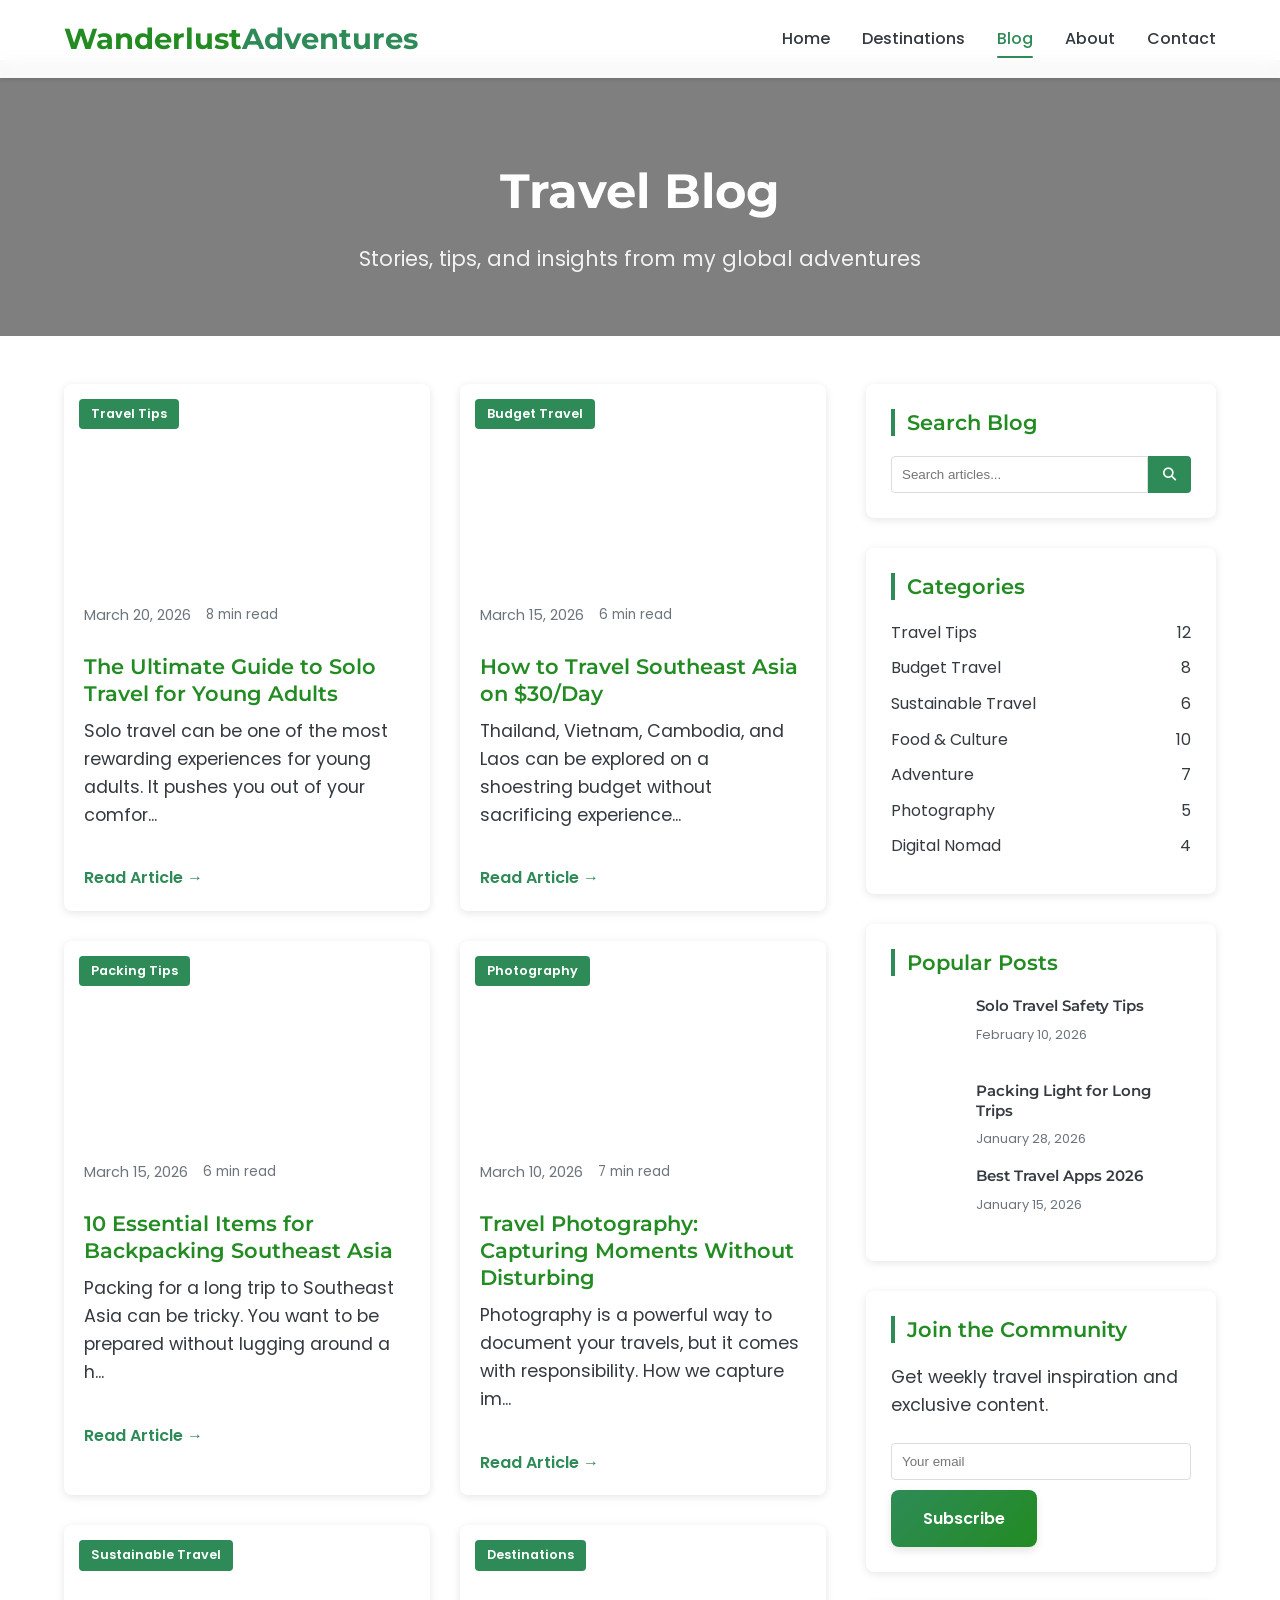
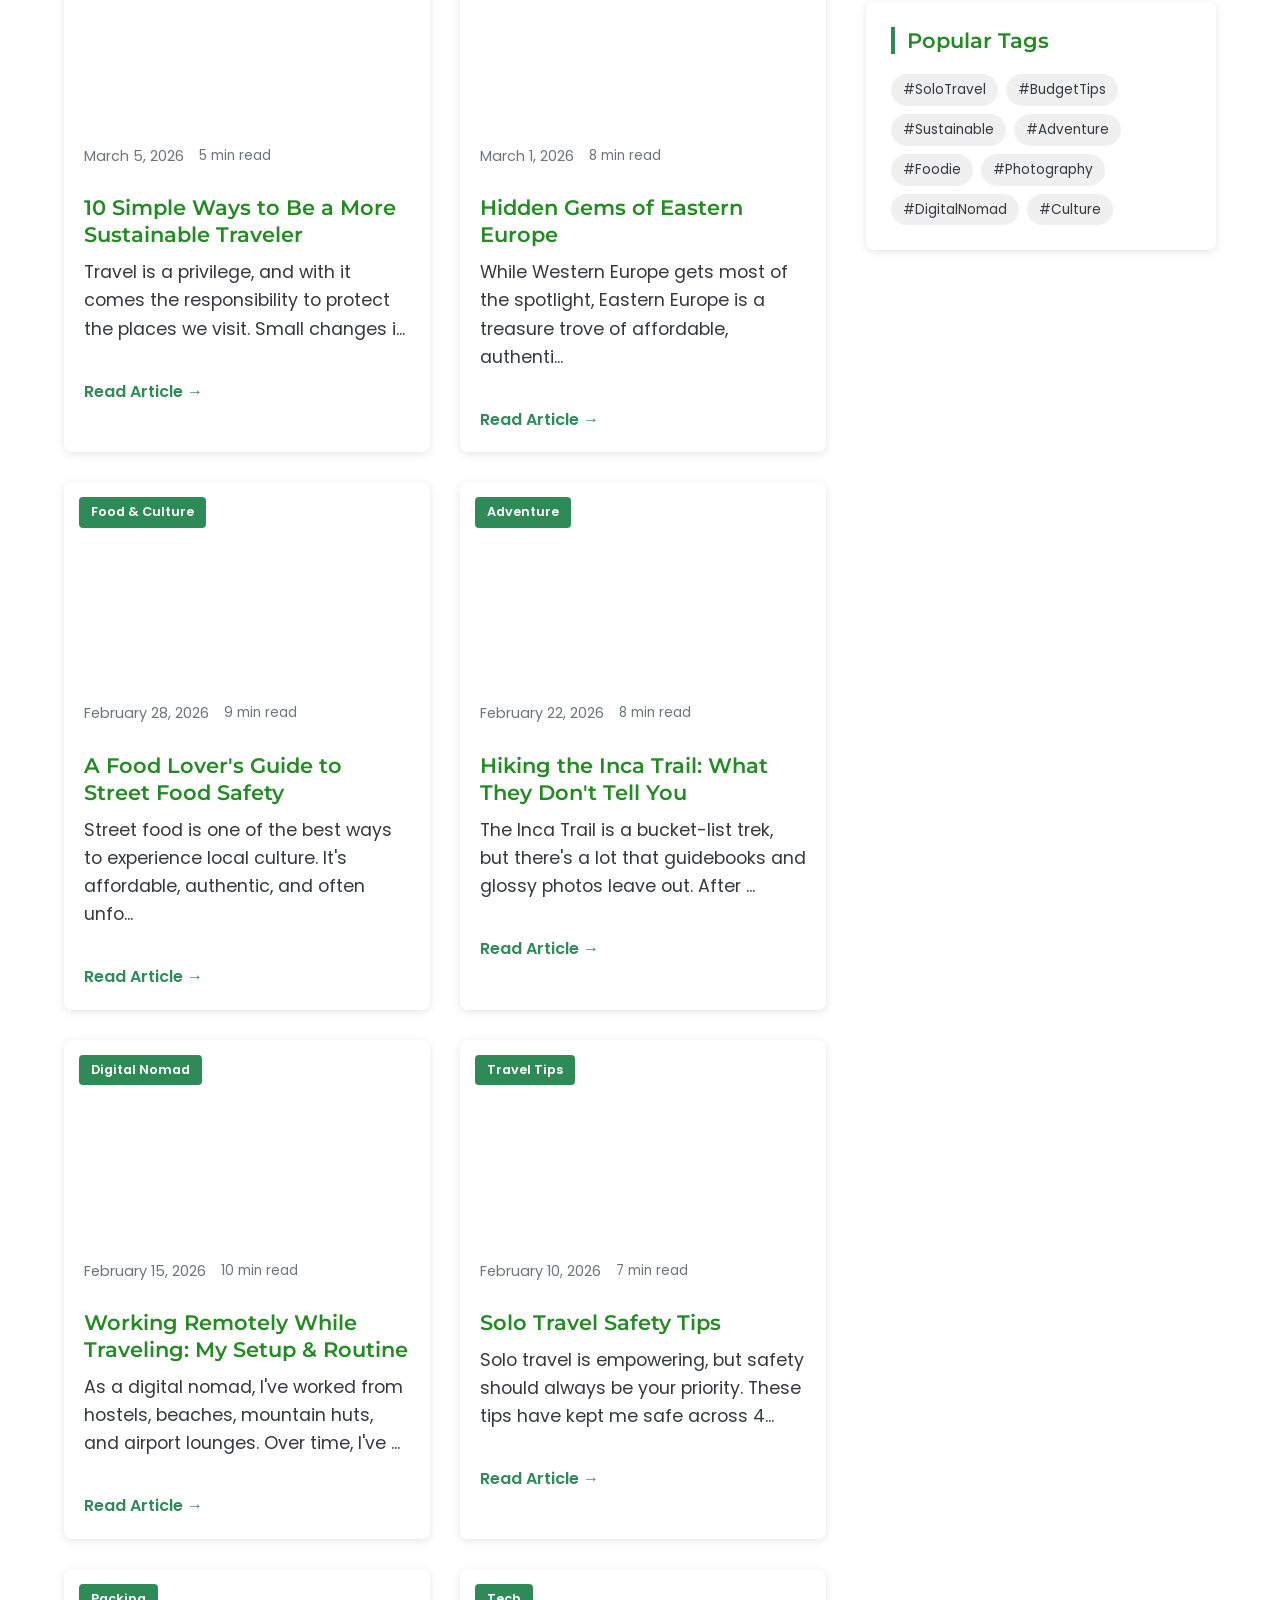
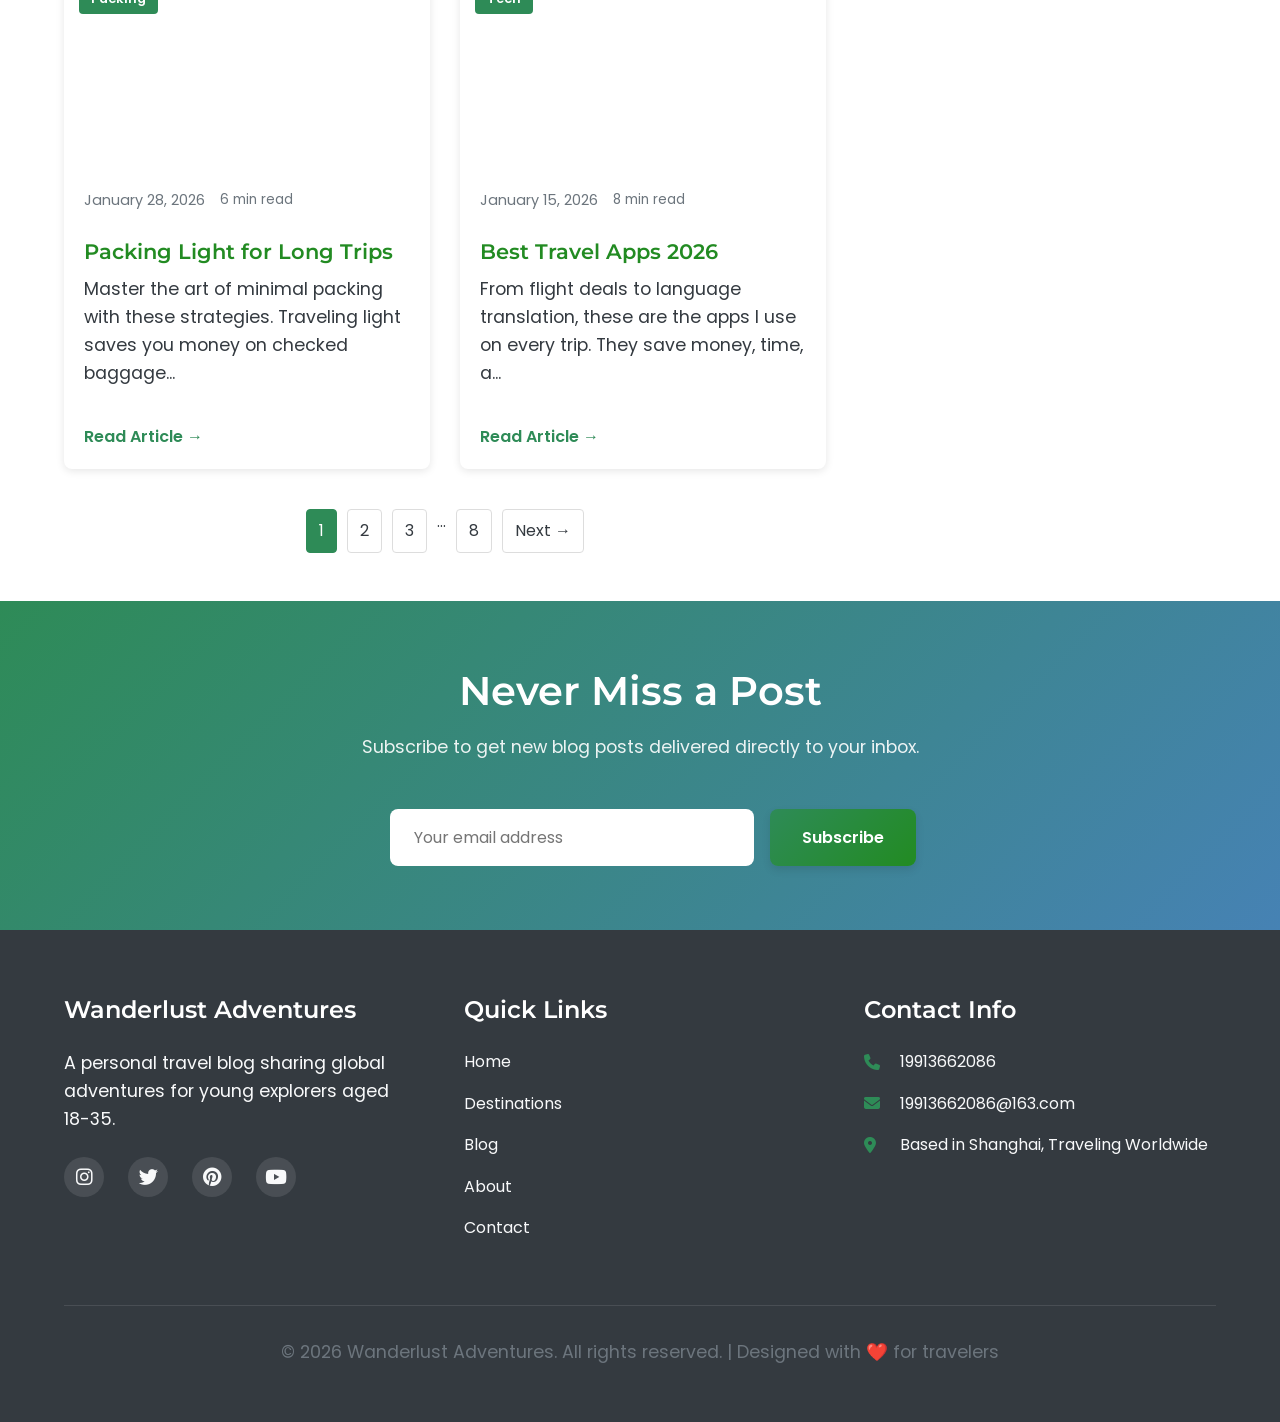
==== commit 4a545376: "Add files via upload" ====
--- a/blog.html
+++ b/blog.html
@@ -1,5 +1,5 @@
 <!DOCTYPE html>
-<html lang="en">
+<html lang="zh-CN">
 <head>
     <meta charset="UTF-8">
     <meta name="viewport" content="width=device-width, initial-scale=1.0">
@@ -9,9 +9,225 @@
     <link rel="preconnect" href="https://fonts.gstatic.com" crossorigin>
     <link href="https://fonts.googleapis.com/css2?family=Poppins:wght@300;400;500;600;700&family=Montserrat:wght@400;500;600&display=swap" rel="stylesheet">
     <link rel="stylesheet" href="https://cdnjs.cloudflare.com/ajax/libs/font-awesome/6.4.0/css/all.min.css">
+    <style>
+        /* 确保博客页面样式与全局一致 */
+        .page-header {
+            background: linear-gradient(rgba(0, 0, 0, 0.5), rgba(0, 0, 0, 0.5)), 
+                        url('https://images.unsplash.com/photo-1488646953014-85cb44e25828') center/cover no-repeat;
+            color: white;
+            text-align: center;
+            padding: 100px 0 60px;
+            margin-top: 60px;
+        }
+        .page-header h1 {
+            color: white;
+            font-size: 3rem;
+            margin-bottom: 20px;
+        }
+        .page-header p {
+            font-size: 1.3rem;
+            opacity: 0.9;
+            max-width: 600px;
+            margin: 0 auto;
+        }
+        .blog-layout {
+            display: grid;
+            grid-template-columns: 1fr 350px;
+            gap: 40px;
+        }
+        .blog-posts-grid {
+            display: grid;
+            grid-template-columns: repeat(auto-fill, minmax(300px, 1fr));
+            gap: 30px;
+            margin-bottom: 40px;
+        }
+        .blog-post {
+            background: white;
+            border-radius: 8px;
+            overflow: hidden;
+            box-shadow: 0 2px 8px rgba(0,0,0,0.1);
+            transition: transform 0.3s ease, box-shadow 0.3s ease;
+        }
+        .blog-post:hover {
+            transform: translateY(-5px);
+            box-shadow: 0 8px 16px rgba(0,0,0,0.1);
+        }
+        .post-image {
+            height: 200px;
+            background-size: cover;
+            background-position: center;
+            position: relative;
+        }
+        .post-category {
+            position: absolute;
+            top: 15px;
+            left: 15px;
+            background: #2E8B57;
+            color: white;
+            padding: 5px 12px;
+            border-radius: 4px;
+            font-size: 0.8rem;
+            font-weight: 600;
+        }
+        .post-content {
+            padding: 20px;
+        }
+        .post-meta {
+            display: flex;
+            gap: 15px;
+            margin-bottom: 10px;
+            font-size: 0.85rem;
+            color: #6C757D;
+        }
+        .post-content h3 {
+            font-size: 1.3rem;
+            margin-bottom: 10px;
+            color: #228B22;
+        }
+        .read-more {
+            display: inline-block;
+            margin-top: 12px;
+            color: #2E8B57;
+            font-weight: 600;
+            text-decoration: none;
+        }
+        .read-more:hover {
+            text-decoration: underline;
+        }
+        .sidebar-widget {
+            background: white;
+            padding: 25px;
+            border-radius: 8px;
+            margin-bottom: 30px;
+            box-shadow: 0 2px 8px rgba(0,0,0,0.1);
+        }
+        .sidebar-widget h3 {
+            margin-bottom: 20px;
+            font-size: 1.3rem;
+            border-left: 4px solid #2E8B57;
+            padding-left: 12px;
+        }
+        .search-box {
+            display: flex;
+        }
+        .search-box input {
+            flex: 1;
+            padding: 10px;
+            border: 1px solid #ddd;
+            border-radius: 4px 0 0 4px;
+            outline: none;
+        }
+        .search-box button {
+            padding: 10px 15px;
+            background: #2E8B57;
+            color: white;
+            border: none;
+            border-radius: 0 4px 4px 0;
+            cursor: pointer;
+        }
+        .categories-list {
+            list-style: none;
+            padding: 0;
+        }
+        .categories-list li {
+            margin-bottom: 10px;
+        }
+        .categories-list a {
+            display: flex;
+            justify-content: space-between;
+            text-decoration: none;
+            color: #343A40;
+        }
+        .categories-list a:hover {
+            color: #2E8B57;
+        }
+        .popular-posts {
+            display: flex;
+            flex-direction: column;
+            gap: 15px;
+        }
+        .popular-post {
+            display: flex;
+            gap: 15px;
+        }
+        .popular-image {
+            width: 70px;
+            height: 70px;
+            background-size: cover;
+            background-position: center;
+            border-radius: 4px;
+            flex-shrink: 0;
+        }
+        .popular-content h4 {
+            font-size: 0.95rem;
+            margin-bottom: 5px;
+        }
+        .popular-content h4 a {
+            text-decoration: none;
+            color: #343A40;
+        }
+        .popular-content h4 a:hover {
+            color: #2E8B57;
+        }
+        .popular-content .post-date {
+            font-size: 0.8rem;
+            color: #6C757D;
+        }
+        .sidebar-newsletter input {
+            width: 100%;
+            padding: 10px;
+            margin-bottom: 10px;
+            border: 1px solid #ddd;
+            border-radius: 4px;
+        }
+        .tags {
+            display: flex;
+            flex-wrap: wrap;
+            gap: 8px;
+        }
+        .tag {
+            background: #f0f0f0;
+            padding: 5px 12px;
+            border-radius: 20px;
+            font-size: 0.85rem;
+            text-decoration: none;
+            color: #343A40;
+        }
+        .tag:hover {
+            background: #2E8B57;
+            color: white;
+        }
+        .pagination {
+            display: flex;
+            justify-content: center;
+            gap: 10px;
+            margin-top: 30px;
+        }
+        .page-btn {
+            padding: 8px 12px;
+            border: 1px solid #ddd;
+            background: white;
+            text-decoration: none;
+            color: #343A40;
+            border-radius: 4px;
+        }
+        .page-btn.active {
+            background: #2E8B57;
+            color: white;
+            border-color: #2E8B57;
+        }
+        .page-btn:hover:not(.active) {
+            background: #f0f0f0;
+        }
+        @media (max-width: 992px) {
+            .blog-layout {
+                grid-template-columns: 1fr;
+            }
+        }
+    </style>
 </head>
 <body>
-    <!-- Navigation -->
+    <!-- 导航栏 -->
     <nav class="navbar">
         <div class="container">
             <a href="index.html" class="logo">Wanderlust<span>Adventures</span></a>
@@ -28,7 +244,7 @@
         </div>
     </nav>
 
-    <!-- Page Header -->
+    <!-- 页面头部 -->
     <section class="page-header">
         <div class="container">
             <h1>Travel Blog</h1>
@@ -36,140 +252,18 @@
         </div>
     </section>
 
-    <!-- Blog Content -->
+    <!-- 博客内容区域 -->
     <section class="section blog-content">
         <div class="container">
             <div class="blog-layout">
-                <!-- Main Blog Posts -->
+                <!-- 左侧：动态文章列表容器 -->
                 <div class="blog-main">
-                    <!-- Featured Post -->
-                    <article class="featured-post">
-                        <div class="featured-image" style="background-image: url('https://images.unsplash.com/photo-1551632811-561732d1e306');"></div>
-                        <div class="featured-content">
-                            <div class="post-meta">
-                                <span class="post-category">Travel Tips</span>
-                                <span class="post-date">March 20, 2026</span>
-                                <span class="post-read-time">8 min read</span>
-                            </div>
-                            <h2>The Ultimate Guide to Solo Travel for Young Adults</h2>
-                            <p>Solo travel can be one of the most rewarding experiences for young adults. It pushes you out of your comfort zone, builds confidence, and allows for complete freedom. In this comprehensive guide, I share everything I've learned from 5 years of solo travel across 40+ countries.</p>
-                            <a href="#" class="btn-primary">Read Full Article</a>
-                        </div>
-                    </article>
-
-                    <!-- Blog Posts Grid -->
-                    <div class="blog-posts-grid">
-                        <!-- Post 1 -->
-                        <article class="blog-post">
-                            <div class="post-image" style="background-image: url('https://images.unsplash.com/photo-1520250497591-112f2f40a3f4');">
-                                <div class="post-category">Budget Travel</div>
-                            </div>
-                            <div class="post-content">
-                                <div class="post-meta">
-                                    <span class="post-date">March 15, 2026</span>
-                                    <span class="post-read-time">6 min read</span>
-                                </div>
-                                <h3>How to Travel Southeast Asia on $30/Day</h3>
-                                <p>Discover my proven strategies for budget travel in Thailand, Vietnam, Cambodia, and Laos without sacrificing amazing experiences.</p>
-                                <a href="#" class="read-more">Read Article →</a>
-                            </div>
-                        </article>
-
-                        <!-- Post 2 -->
-                        <article class="blog-post">
-                            <div class="post-image" style="background-image: url('https://images.unsplash.com/photo-1539635278303-d4002c07eae3');">
-                                <div class="post-category">Photography</div>
-                            </div>
-                            <div class="post-content">
-                                <div class="post-meta">
-                                    <span class="post-date">March 10, 2026</span>
-                                    <span class="post-read-time">7 min read</span>
-                                </div>
-                                <h3>Travel Photography: Capturing Moments Without Disturbing</h3>
-                                <p>Learn ethical photography practices that respect local cultures while capturing stunning travel memories.</p>
-                                <a href="#" class="read-more">Read Article →</a>
-                            </div>
-                        </article>
-
-                        <!-- Post 3 -->
-                        <article class="blog-post">
-                            <div class="post-image" style="background-image: url('https://images.unsplash.com/photo-1585506936724-fa0c19c7b3c6');">
-                                <div class="post-category">Sustainable Travel</div>
-                            </div>
-                            <div class="post-content">
-                                <div class="post-meta">
-                                    <span class="post-date">March 5, 2026</span>
-                                    <span class="post-read-time">5 min read</span>
-                                </div>
-                                <h3>10 Simple Ways to Be a More Sustainable Traveler</h3>
-                                <p>Small changes can make a big difference. Here are practical tips for reducing your environmental impact while exploring the world.</p>
-                                <a href="#" class="read-more">Read Article →</a>
-                            </div>
-                        </article>
-
-                        <!-- Post 4 -->
-                        <article class="blog-post">
-                            <div class="post-image" style="background-image: url('https://images.unsplash.com/photo-1544551763-46a013bb70d5');">
-                                <div class="post-category">Food & Culture</div>
-                            </div>
-                            <div class="post-content">
-                                <div class="post-meta">
-                                    <span class="post-date">February 28, 2026</span>
-                                    <span class="post-read-time">9 min read</span>
-                                </div>
-                                <h3>A Food Lover's Guide to Street Food Safety</h3>
-                                <p>How to enjoy delicious street food around the world without getting sick. Tips from years of culinary adventures.</p>
-                                <a href="#" class="read-more">Read Article →</a>
-                            </div>
-                        </article>
-
-                        <!-- Post 5 -->
-                        <article class="blog-post">
-                            <div class="post-image" style="background-image: url('https://images.unsplash.com/photo-1520250497591-112f2f40a3f4');">
-                                <div class="post-category">Adventure</div>
-                            </div>
-                            <div class="post-content">
-                                <div class="post-meta">
-                                    <span class="post-date">February 22, 2026</span>
-                                    <span class="post-read-time">8 min read</span>
-                                </div>
-                                <h3>Hiking the Inca Trail: What They Don't Tell You</h3>
-                                <p>An honest account of my 4-day trek to Machu Picchu, including challenges, highlights, and essential preparation tips.</p>
-                                <a href="#" class="read-more">Read Article →</a>
-                            </div>
-                        </article>
-
-                        <!-- Post 6 -->
-                        <article class="blog-post">
-                            <div class="post-image" style="background-image: url('https://images.unsplash.com/photo-1516483638261-f4dbaf036963');">
-                                <div class="post-category">Digital Nomad</div>
-                            </div>
-                            <div class="post-content">
-                                <div class="post-meta">
-                                    <span class="post-date">February 15, 2026</span>
-                                    <span class="post-read-time">10 min read</span>
-                                </div>
-                                <h3>Working Remotely While Traveling: My Setup & Routine</h3>
-                                <p>How I balance work and travel as a digital nomad, including my tech setup, productivity tips, and favorite coworking spaces.</p>
-                                <a href="#" class="read-more">Read Article →</a>
-                            </div>
-                        </article>
-                    </div>
-
-                    <!-- Pagination -->
-                    <div class="pagination">
-                        <a href="#" class="page-btn active">1</a>
-                        <a href="#" class="page-btn">2</a>
-                        <a href="#" class="page-btn">3</a>
-                        <span class="page-dots">...</span>
-                        <a href="#" class="page-btn">8</a>
-                        <a href="#" class="page-btn next">Next →</a>
-                    </div>
+                    <div id="blog-posts-container"></div>
+                    <div class="pagination" id="pagination"></div>
                 </div>
 
-                <!-- Sidebar -->
+                <!-- 右侧：侧边栏 -->
                 <aside class="blog-sidebar">
-                    <!-- Search -->
                     <div class="sidebar-widget">
                         <h3>Search Blog</h3>
                         <div class="search-box">
@@ -178,7 +272,6 @@
                         </div>
                     </div>
 
-                    <!-- Categories -->
                     <div class="sidebar-widget">
                         <h3>Categories</h3>
                         <ul class="categories-list">
@@ -192,35 +285,12 @@
                         </ul>
                     </div>
 
-                    <!-- Popular Posts -->
-                    <div class="sidebar-widget">
+                    <!-- 热门文章容器（动态生成） -->
+                    <div class="sidebar-widget" id="popular-posts-widget">
                         <h3>Popular Posts</h3>
-                        <div class="popular-posts">
-                            <div class="popular-post">
-                                <div class="popular-image" style="background-image: url('https://images.unsplash.com/photo-1551632811-561732d1e306');"></div>
-                                <div class="popular-content">
-                                    <h4><a href="#">Solo Travel Safety Tips</a></h4>
-                                    <span class="post-date">Feb 10, 2026</span>
-                                </div>
-                            </div>
-                            <div class="popular-post">
-                                <div class="popular-image" style="background-image: url('https://images.unsplash.com/photo-1520250497591-112f2f40a3f4');"></div>
-                                <div class="popular-content">
-                                    <h4><a href="#">Packing Light for Long Trips</a></h4>
-                                    <span class="post-date">Jan 28, 2026</span>
-                                </div>
-                            </div>
-                            <div class="popular-post">
-                                <div class="popular-image" style="background-image: url('https://images.unsplash.com/photo-1539635278303-d4002c07eae3');"></div>
-                                <div class="popular-content">
-                                    <h4><a href="#">Best Travel Apps 2026</a></h4>
-                                    <span class="post-date">Jan 15, 2026</span>
-                                </div>
-                            </div>
-                        </div>
-                    </div>
-
-                    <!-- Newsletter Widget -->
+                        <div id="popular-posts-container"></div>
+                    </div>
+
                     <div class="sidebar-widget newsletter-widget">
                         <h3>Join the Community</h3>
                         <p>Get weekly travel inspiration and exclusive content.</p>
@@ -230,18 +300,17 @@
                         </form>
                     </div>
 
-                    <!-- Tags -->
                     <div class="sidebar-widget">
                         <h3>Popular Tags</h3>
                         <div class="tags">
-                            <a href="#" class="tag">#SoloTravel</a>
-                            <a href="#" class="tag">#BudgetTips</a>
-                            <a href="#" class="tag">#Sustainable</a>
-                            <a href="#" class="tag">#Adventure</a>
-                            <a href="#" class="tag">#Foodie</a>
-                            <a href="#" class="tag">#Photography</a>
-                            <a href="#" class="tag">#DigitalNomad</a>
-                            <a href="#" class="tag">#Culture</a>
+                            <a href="blog.html?tag=solotravel" class="tag">#SoloTravel</a>
+                            <a href="blog.html?tag=budget" class="tag">#BudgetTips</a>
+                            <a href="blog.html?tag=sustainable" class="tag">#Sustainable</a>
+                            <a href="blog.html?tag=adventure" class="tag">#Adventure</a>
+                            <a href="blog.html?tag=food" class="tag">#Foodie</a>
+                            <a href="blog.html?tag=photography" class="tag">#Photography</a>
+                            <a href="blog.html?tag=digitalnomad" class="tag">#DigitalNomad</a>
+                            <a href="blog.html?tag=culture" class="tag">#Culture</a>
                         </div>
                     </div>
                 </aside>
@@ -249,7 +318,7 @@
         </div>
     </section>
 
-    <!-- Newsletter -->
+    <!-- 订阅区域 -->
     <section class="newsletter">
         <div class="container">
             <h2>Never Miss a Post</h2>
@@ -261,7 +330,7 @@
         </div>
     </section>
 
-    <!-- Footer -->
+    <!-- 页脚 -->
     <footer class="footer">
         <div class="container">
             <div class="footer-content">
@@ -275,7 +344,6 @@
                         <a href="#"><i class="fab fa-youtube"></i></a>
                     </div>
                 </div>
-                
                 <div class="footer-section">
                     <h3>Quick Links</h3>
                     <ul>
@@ -286,7 +354,6 @@
                         <li><a href="contact.html">Contact</a></li>
                     </ul>
                 </div>
-                
                 <div class="footer-section">
                     <h3>Contact Info</h3>
                     <ul class="contact-info">
@@ -296,7 +363,6 @@
                     </ul>
                 </div>
             </div>
-            
             <div class="footer-bottom">
                 <p>&copy; 2026 Wanderlust Adventures. All rights reserved. | Designed with ❤️ for travelers</p>
             </div>
@@ -304,95 +370,128 @@
     </footer>
 
     <script src="script.js"></script>
-    <style>
-        /* Additional styles for blog page */
-        .page-header {
-            background: linear-gradient(rgba(0, 0, 0, 0.5), rgba(0, 0, 0, 0.5)), 
-                        url('https://images.unsplash.com/photo-1488646953014-85cb44e25828') center/cover no-repeat;
-            color: white;
-            text-align: center;
-            padding: 100px 0 60px;
-            margin-top: 60px;
-        }
-        
-        .page-header h1 {
-            color: white;
-            font-size: 3rem;
-            margin-bottom: 20px;
-        }
-        
-        .page-header p {
-            font-size: 1.3rem;
-            opacity: 0.9;
-            max-width: 600px;
-            margin: 0 auto;
-        }
-        
-        .blog-layout {
-            display: grid;
-            grid-template-columns: 1fr 350px;
-            gap: 40px;
-        }
-        
-        .featured-post {
-            margin-bottom: 50px;
-            border-radius: var(--radius-lg);
-            overflow: hidden;
-            box-shadow: var(--shadow-lg);
-        }
-        
-        .featured-image {
-            height: 400px;
-            background-size: cover;
-            background-position: center;
-        }
-        
-        .featured-content {
-            padding: 40px;
-            background: white;
-        }
-        
-        .post-meta {
-            display: flex;
-            gap: 20px;
-            margin-bottom: 20px;
-            color: var(--medium-gray);
-            font-size: 0.9rem;
-        }
-        
-        .post-category {
-            background: var(--primary-green);
-            color: white;
-            padding: 5px 15px;
-            border-radius: var(--radius-sm);
-            font-weight: 600;
-        }
-        
-        .featured-content h2 {
-            font-size: 2.2rem;
-            margin-bottom: 20px;
-            color: var(--forest-dark);
-        }
-        
-        .blog-posts-grid {
-            display: grid;
-            grid-template-columns: repeat(auto-fill, minmax(300px, 1fr));
-            gap: 30px;
-            margin-bottom: 40px;
-        }
-        
-        .blog-post {
-            background: white;
-            border-radius: var(--radius-md);
-            overflow: hidden;
-            box-shadow: var(--shadow-sm);
-            transition: transform 0.3s ease, box-shadow 0.3s ease;
-        }
-        
-        .blog-post:hover {
-            transform: translateY(-5px);
-            box-shadow: var(--shadow-md);
-        }
-        
-        .post-image {
-            height:+    <script src="article-data.js"></script>
+    <script>
+        // 获取 URL 参数
+        function getQueryParam(param) {
+            const urlParams = new URLSearchParams(window.location.search);
+            return urlParams.get(param);
+        }
+
+        const tagFilter = getQueryParam('tag');
+
+        // 更新页面标题和描述
+        if (tagFilter) {
+            const tagDisplay = '#' + tagFilter.charAt(0).toUpperCase() + tagFilter.slice(1);
+            document.querySelector('.page-header h1').innerHTML = `Blog: ${tagDisplay}`;
+            document.querySelector('.page-header p').innerHTML = `Showing all posts tagged with ${tagDisplay}`;
+        } else {
+            document.querySelector('.page-header h1').innerHTML = 'Travel Blog';
+            document.querySelector('.page-header p').innerHTML = 'Stories, tips, and insights from my global adventures';
+        }
+
+        // 筛选文章
+        let filteredArticles = [];
+        for (let id in articlesData) {
+            if (articlesData.hasOwnProperty(id)) {
+                if (!tagFilter) {
+                    filteredArticles.push({ id: id, ...articlesData[id] });
+                } else if (articlesData[id].tags && articlesData[id].tags.includes(tagFilter.toLowerCase())) {
+                    filteredArticles.push({ id: id, ...articlesData[id] });
+                }
+            }
+        }
+
+        // 按日期排序（最新在前）
+        filteredArticles.sort((a, b) => new Date(b.date) - new Date(a.date));
+
+        // 渲染主文章列表
+        const container = document.getElementById('blog-posts-container');
+        if (filteredArticles.length === 0) {
+            container.innerHTML = '<p style="text-align:center; padding:40px;">No posts found with this tag. <a href="blog.html">View all posts</a>.</p>';
+        } else {
+            let html = '<div class="blog-posts-grid">';
+            filteredArticles.forEach(article => {
+                // 生成纯文本摘要（去除 HTML 标签）
+                let plainText = article.content.replace(/<[^>]*>/g, '');
+                let excerpt = plainText.substring(0, 120) + (plainText.length > 120 ? '...' : '');
+                html += `
+                    <article class="blog-post">
+                        <div class="post-image" style="background-image: url('${article.image}');">
+                            <div class="post-category">${article.category}</div>
+                        </div>
+                        <div class="post-content">
+                            <div class="post-meta">
+                                <span class="post-date">${article.date}</span>
+                                <span class="post-read-time">${article.readTime}</span>
+                            </div>
+                            <h3>${article.title}</h3>
+                            <p>${escapeHtml(excerpt)}</p>
+                            <a href="article.html?id=${article.id}" class="read-more">Read Article →</a>
+                        </div>
+                    </article>
+                `;
+            });
+            html += '</div>';
+            container.innerHTML = html;
+        }
+
+        // 处理分页（简化）
+        if (tagFilter) {
+            document.getElementById('pagination').style.display = 'none';
+        } else {
+            const paginationDiv = document.getElementById('pagination');
+            if (paginationDiv.children.length === 0) {
+                paginationDiv.innerHTML = `
+                    <a href="#" class="page-btn active">1</a>
+                    <a href="#" class="page-btn">2</a>
+                    <a href="#" class="page-btn">3</a>
+                    <span class="page-dots">...</span>
+                    <a href="#" class="page-btn">8</a>
+                    <a href="#" class="page-btn next">Next →</a>
+                `;
+            }
+        }
+
+        // ---------- 动态生成热门文章（图片完全匹配内容）----------
+        // 定义热门文章 ID 列表（按阅读量或推荐顺序）
+        const popularIds = ['solo-travel-safety', 'packing-light', 'travel-apps'];
+
+        // 获取热门文章数据并渲染
+        function renderPopularPosts() {
+            const popularContainer = document.getElementById('popular-posts-container');
+            if (!popularContainer) return;
+            let html = '<div class="popular-posts">';
+            for (let id of popularIds) {
+                if (articlesData[id]) {
+                    const article = articlesData[id];
+                    html += `
+                        <div class="popular-post">
+                            <div class="popular-image" style="background-image: url('${article.image}');"></div>
+                            <div class="popular-content">
+                                <h4><a href="article.html?id=${id}">${article.title}</a></h4>
+                                <span class="post-date">${article.date}</span>
+                            </div>
+                        </div>
+                    `;
+                }
+            }
+            html += '</div>';
+            popularContainer.innerHTML = html;
+        }
+
+        // 简单转义 HTML 防止 XSS（可选）
+        function escapeHtml(str) {
+            return str.replace(/[&<>]/g, function(m) {
+                if (m === '&') return '&amp;';
+                if (m === '<') return '&lt;';
+                if (m === '>') return '&gt;';
+                return m;
+            });
+        }
+
+        // 渲染热门文章
+        renderPopularPosts();
+    </script>
+</body>
+</html>
--- a/style.css
+++ b/style.css
@@ -1,548 +1,491 @@
-/* ===== 全局样式 ===== */
-:root {
-    --primary-green: #2ecc71;
-    --forest-dark: #27ae60;
-    --ocean-blue: #3498db;
-    --sand-beige: #f5f5dc;
-    --earth-brown: #8b4513;
-    --text-dark: #333333;
-    --text-light: #666666;
-    --white: #ffffff;
-    --light-gray: #f8f9fa;
-    --shadow: 0 4px 12px rgba(0, 0, 0, 0.1);
-    --transition: all 0.3s ease;
-}
-
+/* ===== RESET & BASE STYLES ===== */
 * {
     margin: 0;
     padding: 0;
     box-sizing: border-box;
 }
 
+:root {
+    /* Natural Color Palette */
+    --primary-green: #2E8B57;
+    --secondary-green: #3CB371;
+    --light-green: #90EE90;
+    --earth-brown: #8B4513;
+    --sand-beige: #F5DEB3;
+    --sky-blue: #87CEEB;
+    --ocean-blue: #4682B4;
+    --forest-dark: #228B22;
+    
+    /* Neutral Colors */
+    --white: #FFFFFF;
+    --light-gray: #F8F9FA;
+    --medium-gray: #6C757D;
+    --dark-gray: #343A40;
+    --black: #212529;
+    
+    /* Typography */
+    --font-heading: 'Montserrat', sans-serif;
+    --font-body: 'Poppins', sans-serif;
+    
+    /* Spacing */
+    --spacing-xs: 0.5rem;
+    --spacing-sm: 1rem;
+    --spacing-md: 1.5rem;
+    --spacing-lg: 2rem;
+    --spacing-xl: 3rem;
+    --spacing-xxl: 4rem;
+    
+    /* Border Radius */
+    --radius-sm: 4px;
+    --radius-md: 8px;
+    --radius-lg: 12px;
+    --radius-xl: 20px;
+    
+    /* Shadows */
+    --shadow-sm: 0 2px 4px rgba(0, 0, 0, 0.1);
+    --shadow-md: 0 4px 8px rgba(0, 0, 0, 0.1);
+    --shadow-lg: 0 8px 16px rgba(0, 0, 0, 0.1);
+}
+
+html {
+    scroll-behavior: smooth;
+}
+
 body {
-    font-family: 'Segoe UI', Tahoma, Geneva, Verdana, sans-serif;
+    font-family: var(--font-body);
     line-height: 1.6;
-    color: var(--text-dark);
+    color: var(--dark-gray);
     background-color: var(--white);
 }
 
 .container {
+    width: 100%;
     max-width: 1200px;
     margin: 0 auto;
-    padding: 0 20px;
-}
-
-/* ===== 导航栏 ===== */
+    padding: 0 var(--spacing-md);
+}
+
+section {
+    padding: var(--spacing-xl) 0;
+}
+
+.text-center {
+    text-align: center;
+}
+
+/* ===== TYPOGRAPHY ===== */
+h1, h2, h3, h4, h5, h6 {
+    font-family: var(--font-heading);
+    font-weight: 600;
+    line-height: 1.3;
+    margin-bottom: var(--spacing-sm);
+    color: var(--forest-dark);
+}
+
+h1 {
+    font-size: 3rem;
+    font-weight: 700;
+}
+
+h2 {
+    font-size: 2.5rem;
+}
+
+h3 {
+    font-size: 1.75rem;
+}
+
+p {
+    margin-bottom: var(--spacing-md);
+    font-size: 1.1rem;
+}
+
+.section-title {
+    text-align: center;
+    margin-bottom: var(--spacing-sm);
+    position: relative;
+}
+
+.section-title::after {
+    content: '';
+    display: block;
+    width: 60px;
+    height: 3px;
+    background: linear-gradient(to right, var(--primary-green), var(--sky-blue));
+    margin: var(--spacing-sm) auto;
+    border-radius: var(--radius-sm);
+}
+
+.section-subtitle {
+    text-align: center;
+    color: var(--medium-gray);
+    margin-bottom: var(--spacing-xl);
+    font-size: 1.2rem;
+}
+
+/* ===== BUTTONS ===== */
+.btn-primary, .btn-secondary {
+    display: inline-block;
+    padding: var(--spacing-sm) var(--spacing-lg);
+    border-radius: var(--radius-md);
+    font-weight: 600;
+    text-decoration: none;
+    transition: all 0.3s ease;
+    border: none;
+    cursor: pointer;
+    font-size: 1rem;
+    font-family: var(--font-body);
+}
+
+.btn-primary {
+    background: linear-gradient(135deg, var(--primary-green), var(--forest-dark));
+    color: var(--white);
+    box-shadow: var(--shadow-md);
+}
+
+.btn-primary:hover {
+    transform: translateY(-2px);
+    box-shadow: var(--shadow-lg);
+    background: linear-gradient(135deg, var(--forest-dark), var(--primary-green));
+}
+
+.btn-secondary {
+    background-color: transparent;
+    color: var(--primary-green);
+    border: 2px solid var(--primary-green);
+}
+
+.btn-secondary:hover {
+    background-color: var(--primary-green);
+    color: var(--white);
+}
+
+/* ===== NAVIGATION ===== */
 .navbar {
-    background-color: var(--white);
-    box-shadow: var(--shadow);
     position: fixed;
     top: 0;
     left: 0;
-    right: 0;
+    width: 100%;
+    background-color: rgba(255, 255, 255, 0.95);
+    backdrop-filter: blur(10px);
+    box-shadow: var(--shadow-sm);
     z-index: 1000;
-}
-
-.nav-container {
-    max-width: 1200px;
-    margin: 0 auto;
-    padding: 15px 20px;
+    padding: var(--spacing-sm) 0;
+}
+
+.navbar .container {
     display: flex;
     justify-content: space-between;
     align-items: center;
 }
 
 .logo {
-    font-size: 24px;
-    font-weight: bold;
+    font-family: var(--font-heading);
+    font-size: 1.8rem;
+    font-weight: 700;
+    text-decoration: none;
     color: var(--forest-dark);
+}
+
+.logo span {
+    color: var(--primary-green);
+}
+
+.nav-links {
+    display: flex;
+    list-style: none;
+    gap: var(--spacing-lg);
+}
+
+.nav-links a {
     text-decoration: none;
-    display: flex;
-    align-items: center;
-    gap: 10px;
-}
-
-.logo::before {
-    content: "🌍";
-    font-size: 28px;
-}
-
-.nav-menu {
-    display: flex;
-    gap: 30px;
-    align-items: center;
-}
-
-.nav-menu a {
-    color: var(--text-dark);
-    text-decoration: none;
+    color: var(--dark-gray);
     font-weight: 500;
-    transition: var(--transition);
-    padding: 8px 0;
+    padding: var(--spacing-xs) 0;
     position: relative;
-}
-
-.nav-menu a:hover {
+    transition: color 0.3s ease;
+}
+
+.nav-links a:hover,
+.nav-links a.active {
     color: var(--primary-green);
 }
 
-.nav-menu a::after {
+.nav-links a.active::after {
     content: '';
     position: absolute;
     bottom: 0;
     left: 0;
-    width: 0;
+    width: 100%;
     height: 2px;
     background-color: var(--primary-green);
-    transition: var(--transition);
-}
-
-.nav-menu a:hover::after {
-    width: 100%;
-}
-
-.nav-cta {
-    background-color: var(--primary-green);
-    color: var(--white) !important;
-    padding: 10px 20px !important;
-    border-radius: 8px;
-    transition: var(--transition);
-}
-
-.nav-cta:hover {
-    background-color: var(--forest-dark);
-    transform: translateY(-2px);
-}
-
-.nav-cta::after {
-    display: none;
+    border-radius: var(--radius-sm);
 }
 
 .menu-toggle {
     display: none;
     background: none;
     border: none;
-    font-size: 24px;
-    color: var(--text-dark);
+    font-size: 1.5rem;
+    color: var(--forest-dark);
     cursor: pointer;
 }
 
-/* ===== 英雄区域 ===== */
+/* ===== HERO SECTION ===== */
+/* 英雄区容器 */
 .hero {
-    background: linear-gradient(rgba(0, 0, 0, 0.7), rgba(0, 0, 0, 0.7)), 
-                url('https://images.unsplash.com/photo-1488646953014-85cb44e25828?ixlib=rb-4.0.3&auto=format&fit=crop&w=1350&q=80');
-    background-size: cover;
-    background-position: center;
-    color: var(--white);
+    position: relative;
+    height: 100vh;
+    overflow: hidden;          /* 防止视频溢出 */
+    margin-top: 60px;          /* 与导航栏高度一致 */
+}
+
+/* 视频背景 */
+.hero-video {
+    position: absolute;
+    top: 50%;
+    left: 50%;
+    min-width: 100%;
+    min-height: 100%;
+    width: auto;
+    height: auto;
+    transform: translate(-50%, -50%);
+    object-fit: cover;         /* 视频填满整个区域，可能裁剪边缘 */
+    z-index: 1;
+}
+
+/* 半透明遮罩层 */
+.hero-overlay {
+    position: absolute;
+    top: 0;
+    left: 0;
+    width: 100%;
+    height: 100%;
+    background: rgba(0, 0, 0, 0.4);  /* 透明度可自行调整 */
+    z-index: 2;
+}
+
+/* 文字内容层 */
+.hero-content {
+    position: relative;
+    z-index: 3;
+    color: white;
     text-align: center;
-    padding: 180px 20px 100px;
-    margin-top: 70px;
-}
-
-.hero h1 {
-    font-size: 48px;
-    margin-bottom: 20px;
-    font-weight: 700;
-}
-
-.hero p {
-    font-size: 20px;
-    margin-bottom: 40px;
+    padding: 0 20px;
     max-width: 800px;
-    margin-left: auto;
-    margin-right: auto;
-    opacity: 0.9;
-}
-
-.hero-buttons {
-    display: flex;
-    gap: 20px;
-    justify-content: center;
-    flex-wrap: wrap;
-}
-
-.btn {
-    display: inline-block;
-    padding: 15px 30px;
-    border-radius: 8px;
-    text-decoration: none;
-    font-weight: 600;
-    transition: var(--transition);
-    border: none;
-    cursor: pointer;
-    font-size: 16px;
-}
-
-.btn-primary {
-    background-color: var(--primary-green);
-    color: var(--white);
-}
-
-.btn-primary:hover {
-    background-color: var(--forest-dark);
-    transform: translateY(-3px);
-    box-shadow: 0 10px 20px rgba(0, 0, 0, 0.2);
-}
-
-.btn-secondary {
-    background-color: transparent;
-    color: var(--white);
-    border: 2px solid var(--white);
-}
-
-.btn-secondary:hover {
-    background-color: var(--white);
-    color: var(--text-dark);
-    transform: translateY(-3px);
-}
-
-/* ===== 精选目的地 ===== */
-.featured-destinations {
-    padding: 80px 0;
-    background-color: var(--light-gray);
-}
-
-.section-title {
-    text-align: center;
-    margin-bottom: 50px;
-}
-
-.section-title h2 {
-    font-size: 36px;
-    color: var(--forest-dark);
-    margin-bottom: 15px;
-}
-
-.section-title p {
-    color: var(--text-light);
-    max-width: 600px;
     margin: 0 auto;
-}
-
+    top: 50%;
+    transform: translateY(-50%);
+}
+
+/* 原 .hero 中的背景图片样式已删除，由视频替代 */
+
+/* ===== FEATURED DESTINATIONS ===== */
 .destinations-grid {
     display: grid;
     grid-template-columns: repeat(auto-fit, minmax(300px, 1fr));
-    gap: 30px;
-    margin-top: 40px;
+    gap: var(--spacing-lg);
+    margin-top: var(--spacing-xl);
 }
 
 .destination-card {
-    background-color: var(--white);
-    border-radius: 15px;
+    background: var(--white);
+    border-radius: var(--radius-lg);
     overflow: hidden;
-    box-shadow: var(--shadow);
-    transition: var(--transition);
+    box-shadow: var(--shadow-md);
+    transition: transform 0.3s ease, box-shadow 0.3s ease;
 }
 
 .destination-card:hover {
-    transform: translateY(-10px);
-    box-shadow: 0 15px 30px rgba(0, 0, 0, 0.15);
+    transform: translateY(-5px);
+    box-shadow: var(--shadow-lg);
 }
 
 .destination-image {
-    height: 200px;
-    overflow: hidden;
-}
-
-.destination-image img {
-    width: 100%;
-    height: 100%;
-    object-fit: cover;
-    transition: var(--transition);
-}
-
-.destination-card:hover .destination-image img {
-    transform: scale(1.1);
+    height: 250px;
+    background-size: cover;
+    background-position: center;
+    position: relative;
+}
+
+.destination-label {
+    position: absolute;
+    top: var(--spacing-md);
+    left: var(--spacing-md);
+    background-color: var(--primary-green);
+    color: var(--white);
+    padding: var(--spacing-xs) var(--spacing-sm);
+    border-radius: var(--radius-sm);
+    font-size: 0.9rem;
+    font-weight: 600;
 }
 
 .destination-content {
-    padding: 25px;
+    padding: var(--spacing-lg);
 }
 
 .destination-content h3 {
-    font-size: 22px;
-    color: var(--text-dark);
-    margin-bottom: 10px;
-}
-
-.destination-content p {
-    color: var(--text-light);
-    margin-bottom: 20px;
-}
-
-.destination-meta {
-    display: flex;
-    justify-content: space-between;
+    color: var(--forest-dark);
+    margin-bottom: var(--spacing-sm);
+}
+
+/* ===== ABOUT PREVIEW ===== */
+.about-preview .container {
+    display: grid;
+    grid-template-columns: 1fr 1fr;
+    gap: var(--spacing-xl);
     align-items: center;
-    margin-top: 20px;
-    padding-top: 20px;
-    border-top: 1px solid var(--light-gray);
-}
-
-.destination-price {
-    font-size: 20px;
-    font-weight: bold;
+}
+
+.about-content h2 {
+    color: var(--forest-dark);
+    margin-bottom: var(--spacing-md);
+}
+
+.about-image {
+    display: flex;
+    justify-content: center;
+    align-items: center;
+}
+
+.image-placeholder {
+    width: 300px;
+    height: 300px;
+    background: linear-gradient(135deg, var(--light-green), var(--sky-blue));
+    border-radius: 50%;
+    display: flex;
+    align-items: center;
+    justify-content: center;
+    color: var(--white);
+    font-size: 5rem;
+}
+
+/* ===== LATEST POSTS ===== */
+.posts-grid {
+    display: grid;
+    grid-template-columns: repeat(auto-fit, minmax(300px, 1fr));
+    gap: var(--spacing-lg);
+    margin-bottom: var(--spacing-xl);
+}
+
+.post-card {
+    background: var(--white);
+    padding: var(--spacing-lg);
+    border-radius: var(--radius-md);
+    box-shadow: var(--shadow-sm);
+    border-left: 4px solid var(--primary-green);
+    transition: transform 0.3s ease;
+}
+
+.post-card:hover {
+    transform: translateY(-3px);
+    box-shadow: var(--shadow-md);
+}
+
+.post-date {
+    color: var(--medium-gray);
+    font-size: 0.9rem;
+    margin-bottom: var(--spacing-sm);
+}
+
+.post-card h3 {
+    color: var(--forest-dark);
+    margin-bottom: var(--spacing-sm);
+}
+
+.read-more {
     color: var(--primary-green);
-}
-
-.destination-link {
-    color: var(--ocean-blue);
     text-decoration: none;
     font-weight: 600;
-    transition: var(--transition);
-}
-
-.destination-link:hover {
-    color: var(--forest-dark);
-}
-
-/* ===== 关于预览 ===== */
-.about-preview {
-    padding: 80px 0;
-    background-color: var(--white);
-}
-
-.about-content {
-    display: grid;
-    grid-template-columns: 1fr 1fr;
-    gap: 50px;
-    align-items: center;
-}
-
-.about-text h2 {
-    font-size: 36px;
-    color: var(--forest-dark);
-    margin-bottom: 20px;
-}
-
-.about-text p {
-    color: var(--text-light);
-    margin-bottom: 25px;
-    font-size: 18px;
-}
-
-.about-stats {
-    display: grid;
-    grid-template-columns: repeat(3, 1fr);
-    gap: 20px;
-    margin-top: 40px;
-}
-
-.stat-item {
+    display: inline-block;
+    margin-top: var(--spacing-sm);
+}
+
+.read-more:hover {
+    text-decoration: underline;
+}
+
+/* ===== NEWSLETTER ===== */
+.newsletter {
+    background: linear-gradient(135deg, var(--primary-green), var(--ocean-blue));
+    color: var(--white);
     text-align: center;
-}
-
-.stat-number {
-    font-size: 36px;
-    font-weight: bold;
-    color: var(--primary-green);
-    display: block;
-}
-
-.stat-label {
-    color: var(--text-light);
-    font-size: 14px;
-    text-transform: uppercase;
-    letter-spacing: 1px;
-}
-
-.about-image img {
-    width: 100%;
-    border-radius: 15px;
-    box-shadow: var(--shadow);
-}
-
-/* ===== 最新博客 ===== */
-.latest-blogs {
-    padding: 80px 0;
-    background-color: var(--light-gray);
-}
-
-.blogs-grid {
-    display: grid;
-    grid-template-columns: repeat(auto-fit, minmax(350px, 1fr));
-    gap: 30px;
-    margin-top: 40px;
-}
-
-.blog-card {
-    background-color: var(--white);
-    border-radius: 15px;
-    overflow: hidden;
-    box-shadow: var(--shadow);
-    transition: var(--transition);
-}
-
-.blog-card:hover {
-    transform: translateY(-5px);
-}
-
-.blog-image {
-    height: 200px;
-    overflow: hidden;
-}
-
-.blog-image img {
-    width: 100%;
-    height: 100%;
-    object-fit: cover;
-    transition: var(--transition);
-}
-
-.blog-card:hover .blog-image img {
-    transform: scale(1.05);
-}
-
-.blog-content {
-    padding: 25px;
-}
-
-.blog-meta {
-    display: flex;
-    gap: 15px;
-    margin-bottom: 15px;
-    color: var(--text-light);
-    font-size: 14px;
-}
-
-.blog-meta span {
-    display: flex;
-    align-items: center;
-    gap: 5px;
-}
-
-.blog-content h3 {
-    font-size: 20px;
-    color: var(--text-dark);
-    margin-bottom: 15px;
-    line-height: 1.4;
-}
-
-.blog-content p {
-    color: var(--text-light);
-    margin-bottom: 20px;
-}
-
-.read-more {
-    color: var(--ocean-blue);
-    text-decoration: none;
-    font-weight: 600;
-    display: inline-flex;
-    align-items: center;
-    gap: 5px;
-    transition: var(--transition);
-}
-
-.read-more:hover {
-    color: var(--forest-dark);
-    gap: 10px;
-}
-
-/* ===== 新闻订阅 ===== */
-.newsletter {
-    padding: 80px 0;
-    background: linear-gradient(135deg, var(--primary-green), var(--forest-dark));
-    color: var(--white);
-    text-align: center;
+    padding: var(--spacing-xxl) 0;
 }
 
 .newsletter h2 {
-    font-size: 36px;
-    margin-bottom: 20px;
+    color: var(--white);
+    margin-bottom: var(--spacing-sm);
 }
 
 .newsletter p {
-    font-size: 18px;
-    margin-bottom: 40px;
     max-width: 600px;
-    margin-left: auto;
-    margin-right: auto;
+    margin: 0 auto var(--spacing-xl);
     opacity: 0.9;
 }
 
 .newsletter-form {
+    display: flex;
     max-width: 500px;
     margin: 0 auto;
-    display: flex;
-    gap: 10px;
+    gap: var(--spacing-sm);
 }
 
 .newsletter-form input {
     flex: 1;
-    padding: 15px 20px;
+    padding: var(--spacing-sm) var(--spacing-md);
     border: none;
-    border-radius: 8px;
-    font-size: 16px;
-    outline: none;
-}
-
-.newsletter-form button {
-    background-color: var(--white);
-    color: var(--forest-dark);
-    padding: 15px 30px;
-    border: none;
-    border-radius: 8px;
-    font-weight: 600;
-    cursor: pointer;
-    transition: var(--transition);
-}
-
-.newsletter-form button:hover {
-    background-color: var(--sand-beige);
-    transform: translateY(-2px);
-}
-
-/* ===== 页脚 ===== */
+    border-radius: var(--radius-md);
+    font-size: 1rem;
+    font-family: var(--font-body);
+}
+
+.newsletter-form input:focus {
+    outline: 2px solid var(--light-green);
+}
+
+/* ===== FOOTER ===== */
 .footer {
-    background-color: #1a1a1a;
-    color: var(--white);
-    padding: 60px 0 30px;
-}
-
-.footer-container {
-    max-width: 1200px;
-    margin: 0 auto;
-    padding: 0 20px;
+    background-color: var(--dark-gray);
+    color: var(--light-gray);
+    padding: var(--spacing-xxl) 0 var(--spacing-lg);
+}
+
+.footer-content {
     display: grid;
     grid-template-columns: repeat(auto-fit, minmax(250px, 1fr));
-    gap: 40px;
+    gap: var(--spacing-xl);
+    margin-bottom: var(--spacing-xl);
 }
 
 .footer-section h3 {
-    font-size: 24px;
-    margin-bottom: 20px;
-    color: var(--primary-green);
-}
-
-.footer-section h4 {
-    font-size: 18px;
-    margin-bottom: 20px;
-    color: var(--white);
-}
-
-.footer-section p {
-    color: #b0b0b0;
-    margin-bottom: 15px;
-    line-height: 1.8;
+    color: var(--white);
+    margin-bottom: var(--spacing-md);
+    font-size: 1.5rem;
+}
+
+.footer-section ul {
+    list-style: none;
+}
+
+.footer-section ul li {
+    margin-bottom: var(--spacing-sm);
 }
 
 .footer-section a {
-    color: #b0b0b0;
+    color: var(--light-gray);
     text-decoration: none;
-    display: block;
-    margin-bottom: 10px;
-    transition: var(--transition);
+    transition: color 0.3s ease;
 }
 
 .footer-section a:hover {
-    color: var(--primary-green);
-    padding-left: 5px;
+    color: var(--light-green);
 }
 
 .social-links {
     display: flex;
-    gap: 15px;
-    margin-top: 20px;
+    gap: var(--spacing-md);
+    margin-top: var(--spacing-md);
 }
 
 .social-links a {
@@ -551,160 +494,450 @@
     justify-content: center;
     width: 40px;
     height: 40px;
-    background-color: #333;
+    background-color: rgba(255, 255, 255, 0.1);
     border-radius: 50%;
-    color: var(--white);
-    font-size: 18px;
-    transition: var(--transition);
+    font-size: 1.2rem;
+    transition: background-color 0.3s ease;
 }
 
 .social-links a:hover {
     background-color: var(--primary-green);
-    transform: translateY(-3px);
+}
+
+.contact-info li {
+    display: flex;
+    align-items: center;
+    gap: var(--spacing-sm);
+}
+
+.contact-info i {
+    color: var(--primary-green);
+    width: 20px;
 }
 
 .footer-bottom {
     text-align: center;
-    padding-top: 30px;
-    margin-top: 40px;
-    border-top: 1px solid #333;
-    color: #b0b0b0;
-    font-size: 14px;
-}
-
-/* ===== 响应式设计 ===== */
+    padding-top: var(--spacing-lg);
+    border-top: 1px solid rgba(255, 255, 255, 0.1);
+    color: var(--medium-gray);
+    font-size: 0.9rem;
+}
+
+/* ===== RESPONSIVE DESIGN ===== */
 @media (max-width: 992px) {
+    h1 {
+        font-size: 2.5rem;
+    }
+    
+    h2 {
+        font-size: 2rem;
+    }
+    
     .hero h1 {
-        font-size: 40px;
-    }
-    
-    .about-content {
+        font-size: 2.8rem;
+    }
+    
+    .about-preview .container {
         grid-template-columns: 1fr;
-        gap: 40px;
-    }
-    
-    .about-image {
-        order: -1;
+        text-align: center;
+    }
+    
+    .newsletter-form {
+        flex-direction: column;
     }
 }
 
 @media (max-width: 768px) {
-    .nav-menu {
-        display: none;
-        position: absolute;
-        top: 100%;
+    .menu-toggle {
+        display: block;
+    }
+    
+    .nav-links {
+        position: fixed;
+        top: 70px;
         left: 0;
-        right: 0;
+        width: 100%;
         background-color: var(--white);
         flex-direction: column;
-        padding: 20px;
-        box-shadow: var(--shadow);
-        gap: 15px;
-    }
-    
-    .nav-menu.active {
-        display: flex;
-    }
-    
-    .menu-toggle {
-        display: block;
-    }
-    
+        align-items: center;
+        padding: var(--spacing-lg);
+        box-shadow: var(--shadow-md);
+        transform: translateY(-100%);
+        opacity: 0;
+        visibility: hidden;
+        transition: all 0.3s ease;
+    }
+    
+    .nav-links.active {
+        transform: translateY(0);
+        opacity: 1;
+        visibility: visible;
+    }
+    
+    .hero h1 {
+        font-size: 2.2rem;
+    }
+    
+    .subtitle {
+        font-size: 1.1rem;
+    }
+}
+
+@media (max-width: 576px) {
+    .container {
+        padding: 0 var(--spacing-sm);
+    }
+    
+    section {
+        padding: var(--spacing-lg) 0;
+    }
+    
+    h1 {
+        font-size: 2rem;
+    }
+    
+    h2 {
+        font-size: 1.75rem;
+    }
+    
+    .hero h1 {
+        font-size: 1.8rem;
+    }
+    
+    .destinations-grid,
+    .posts-grid {
+        grid-template-columns: 1fr;
+    }
+}
+
+/* ===== CONTACT PAGE STYLES ===== */
+.page-header {
+    background: linear-gradient(rgba(0, 0, 0, 0.4), rgba(0, 0, 0, 0.4)), 
+                url('https://images.unsplash.com/photo-1516483638261-f4dbaf036963') center/cover no-repeat;
+    color: var(--white);
+    text-align: center;
+    padding: var(--spacing-xxl) 0;
+    margin-top: 60px;
+}
+
+.page-header h1 {
+    color: var(--white);
+    margin-bottom: var(--spacing-md);
+}
+
+.page-header p {
+    max-width: 600px;
+    margin: 0 auto;
+    font-size: 1.2rem;
+    opacity: 0.9;
+}
+
+.contact-content {
+    padding: var(--spacing-xxl) 0;
+}
+
+.contact-layout {
+    display: grid;
+    grid-template-columns: 1fr 1fr;
+    gap: var(--spacing-xxl);
+    align-items: start;
+}
+
+.contact-form-section h2,
+.contact-info-section h2 {
+    margin-bottom: var(--spacing-sm);
+}
+
+.contact-form-section p {
+    color: var(--medium-gray);
+    margin-bottom: var(--spacing-xl);
+}
+
+.contact-form {
+    background: var(--white);
+    padding: var(--spacing-xl);
+    border-radius: var(--radius-lg);
+    box-shadow: var(--shadow-md);
+}
+
+.form-row {
+    display: grid;
+    grid-template-columns: 1fr 1fr;
+    gap: var(--spacing-md);
+    margin-bottom: var(--spacing-md);
+}
+
+.form-group {
+    margin-bottom: var(--spacing-lg);
+}
+
+.form-group label {
+    display: block;
+    margin-bottom: var(--spacing-xs);
+    font-weight: 500;
+    color: var(--dark-gray);
+}
+
+.form-group input,
+.form-group textarea {
+    width: 100%;
+    padding: var(--spacing-sm) var(--spacing-md);
+    border: 1px solid var(--light-gray);
+    border-radius: var(--radius-md);
+    font-size: 1rem;
+    font-family: var(--font-body);
+    transition: border-color 0.3s ease, box-shadow 0.3s ease;
+}
+
+.form-group input:focus,
+.form-group textarea:focus {
+    outline: none;
+    border-color: var(--primary-green);
+    box-shadow: 0 0 0 3px rgba(46, 139, 87, 0.1);
+}
+
+.form-group input.error-border,
+.form-group textarea.error-border {
+    border-color: #e74c3c;
+    box-shadow: 0 0 0 3px rgba(231, 76, 60, 0.1);
+}
+
+.checkbox-label {
+    display: flex;
+    align-items: center;
+    gap: var(--spacing-sm);
+    cursor: pointer;
+    font-size: 0.95rem;
+}
+
+.checkbox-label input {
+    width: auto;
+    margin: 0;
+}
+
+.contact-info {
+    margin-bottom: var(--spacing-xl);
+}
+
+.info-item {
+    display: flex;
+    align-items: flex-start;
+    gap: var(--spacing-md);
+    margin-bottom: var(--spacing-lg);
+    padding: var(--spacing-md);
+    background: var(--white);
+    border-radius: var(--radius-md);
+    box-shadow: var(--shadow-sm);
+    transition: transform 0.3s ease, box-shadow 0.3s ease;
+}
+
+.info-item:hover {
+    transform: translateY(-2px);
+    box-shadow: var(--shadow-md);
+}
+
+.info-icon {
+    display: flex;
+    align-items: center;
+    justify-content: center;
+    width: 50px;
+    height: 50px;
+    background: linear-gradient(135deg, var(--primary-green), var(--ocean-blue));
+    color: var(--white);
+    border-radius: 50%;
+    font-size: 1.2rem;
+}
+
+.info-content h3 {
+    margin-bottom: var(--spacing-xs);
+    font-size: 1.1rem;
+}
+
+.info-content p {
+    font-weight: 500;
+    color: var(--dark-gray);
+    margin-bottom: var(--spacing-xs);
+}
+
+.info-content small {
+    color: var(--medium-gray);
+    font-size: 0.85rem;
+}
+
+.social-contact {
+    background: var(--white);
+    padding: var(--spacing-xl);
+    border-radius: var(--radius-lg);
+    box-shadow: var(--shadow-md);
+    margin-bottom: var(--spacing-xl);
+}
+
+.social-contact h3 {
+    margin-bottom: var(--spacing-sm);
+}
+
+.social-contact p {
+    color: var(--medium-gray);
+    margin-bottom: var(--spacing-lg);
+}
+
+.social-buttons {
+    display: grid;
+    grid-template-columns: 1fr 1fr;
+    gap: var(--spacing-sm);
+}
+
+.social-btn {
+    display: flex;
+    align-items: center;
+    justify-content: center;
+    gap: var(--spacing-sm);
+    padding: var(--spacing-sm) var(--spacing-md);
+    border: none;
+    border-radius: var(--radius-md);
+    font-weight: 500;
+    text-decoration: none;
+    transition: all 0.3s ease;
+    cursor: pointer;
+}
+
+.social-btn.instagram {
+    background: linear-gradient(45deg, #405DE6, #5851DB, #833AB4, #C13584, #E1306C, #FD1D1D);
+    color: var(--white);
+}
+
+.social-btn.twitter {
+    background: #1DA1F2;
+    color: var(--white);
+}
+
+.social-btn.youtube {
+    background: #FF0000;
+    color: var(--white);
+}
+
+.social-btn.pinterest {
+    background: #E60023;
+    color: var(--white);
+}
+
+.social-btn:hover {
+    transform: translateY(-2px);
+    box-shadow: var(--shadow-md);
+}
+
+.faq-section {
+    background: var(--white);
+    padding: var(--spacing-xl);
+    border-radius: var(--radius-lg);
+    box-shadow: var(--shadow-md);
+}
+
+.faq-section h3 {
+    margin-bottom: var(--spacing-lg);
+}
+
+.faq-item {
+    margin-bottom: var(--spacing-sm);
+    border: 1px solid var(--light-gray);
+    border-radius: var(--radius-md);
+    overflow: hidden;
+}
+
+.faq-question {
+    width: 100%;
+    padding: var(--spacing-md);
+    background: none;
+    border: none;
+    text-align: left;
+    font-weight: 500;
+    color: var(--dark-gray);
+    cursor: pointer;
+    display: flex;
+    justify-content: space-between;
+    align-items: center;
+    transition: background-color 0.3s ease;
+}
+
+.faq-question:hover {
+    background-color: rgba(46, 139, 87, 0.05);
+}
+
+.faq-question i {
+    transition: transform 0.3s ease;
+}
+
+.faq-question.active i {
+    transform: rotate(180deg);
+}
+
+.faq-answer {
+    padding: 0 var(--spacing-md);
+    max-height: 0;
+    overflow: hidden;
+    transition: max-height 0.3s ease, padding 0.3s ease;
+}
+
+.faq-answer.active {
+    padding: var(--spacing-md);
+    max-height: 200px;
+}
+
+.faq-answer p {
+    color: var(--medium-gray);
+    line-height: 1.6;
+}
+
+/* Responsive Contact Page */
+@media (max-width: 992px) {
+    .contact-layout {
+        grid-template-columns: 1fr;
+        gap: var(--spacing-xl);
+    }
+    
+    .form-row {
+        grid-template-columns: 1fr;
+        gap: var(--spacing-sm);
+    }
+}
+
+@media (max-width: 768px) {
+    .social-buttons {
+        grid-template-columns: 1fr;
+    }
+    
+    .contact-form,
+    .social-contact,
+    .faq-section {
+        padding: var(--spacing-lg);
+    }
+}
+
+@media (max-width: 480px) {
+    .page-header {
+        padding: var(--spacing-xl) 0;
+    }
+    
+    .page-header h1 {
+        font-size: 2.2rem;
+    }
+    
+    .info-item {
+        flex-direction: column;
+        text-align: center;
+    }
+    
+    .info-icon {
+        margin: 0 auto var(--spacing-sm);
+    }
+}
+
+
+@media (max-width: 768px) {
+    .hero-video {
+        display: none;
+    }
     .hero {
-        padding: 150px 20px 80px;
-    }
-    
-    .hero h1 {
-        font-size: 32px;
-    }
-    
-    .hero p {
-        font-size: 18px;
-    }
-    
-    .hero-buttons {
-        flex-direction: column;
-        align-items: center;
-    }
-    
-    .btn {
-        width: 100%;
-        max-width: 300px;
-        text-align: center;
-    }
-    
-    .section-title h2 {
-        font-size: 28px;
-    }
-    
-    .about-text h2 {
-        font-size: 28px;
-    }
-    
-    .about-stats {
-        grid-template-columns: repeat(2, 1fr);
-    }
-    
-    .newsletter-form {
-        flex-direction: column;
-    }
-    
-    .newsletter-form input,
-    .newsletter-form button {
-        width: 100%;
-    }
-}
-
-@media (max-width: 480px) {
-    .hero h1 {
-        font-size: 28px;
-    }
-    
-    .about-stats {
-        grid-template-columns: 1fr;
-    }
-    
-    .destinations-grid,
-    .blogs-grid {
-        grid-template-columns: 1fr;
-    }
-    
-    .footer-container {
-        grid-template-columns: 1fr;
-    }
-}
-
-/* ===== 工具类 ===== */
-.text-center {
-    text-align: center;
-}
-
-.mt-20 { margin-top: 20px; }
-.mt-30 { margin-top: 30px; }
-.mt-40 { margin-top: 40px; }
-.mt-50 { margin-top: 50px; }
-
-.mb-20 { margin-bottom: 20px; }
-.mb-30 { margin-bottom: 30px; }
-.mb-40 { margin-bottom: 40px; }
-.mb-50 { margin-bottom: 50px; }
-
-.p-20 { padding: 20px; }
-.p-30 { padding: 30px; }
-.p-40 { padding: 40px; }
-
-/* ===== 动画 ===== */
-@keyframes fadeIn {
-    from {
-        opacity: 0;
-        transform: translateY(20px);
-    }
-    to {
-        opacity: 1;
-        transform: translateY(0);
-    }
-}
-
-.fade-in {
-    animation: fadeIn 0.8s ease-out;
+        background: url('https://images.unsplash.com/photo-1506905925346-21bda4d32df4') center/cover no-repeat;
+    }
 }
